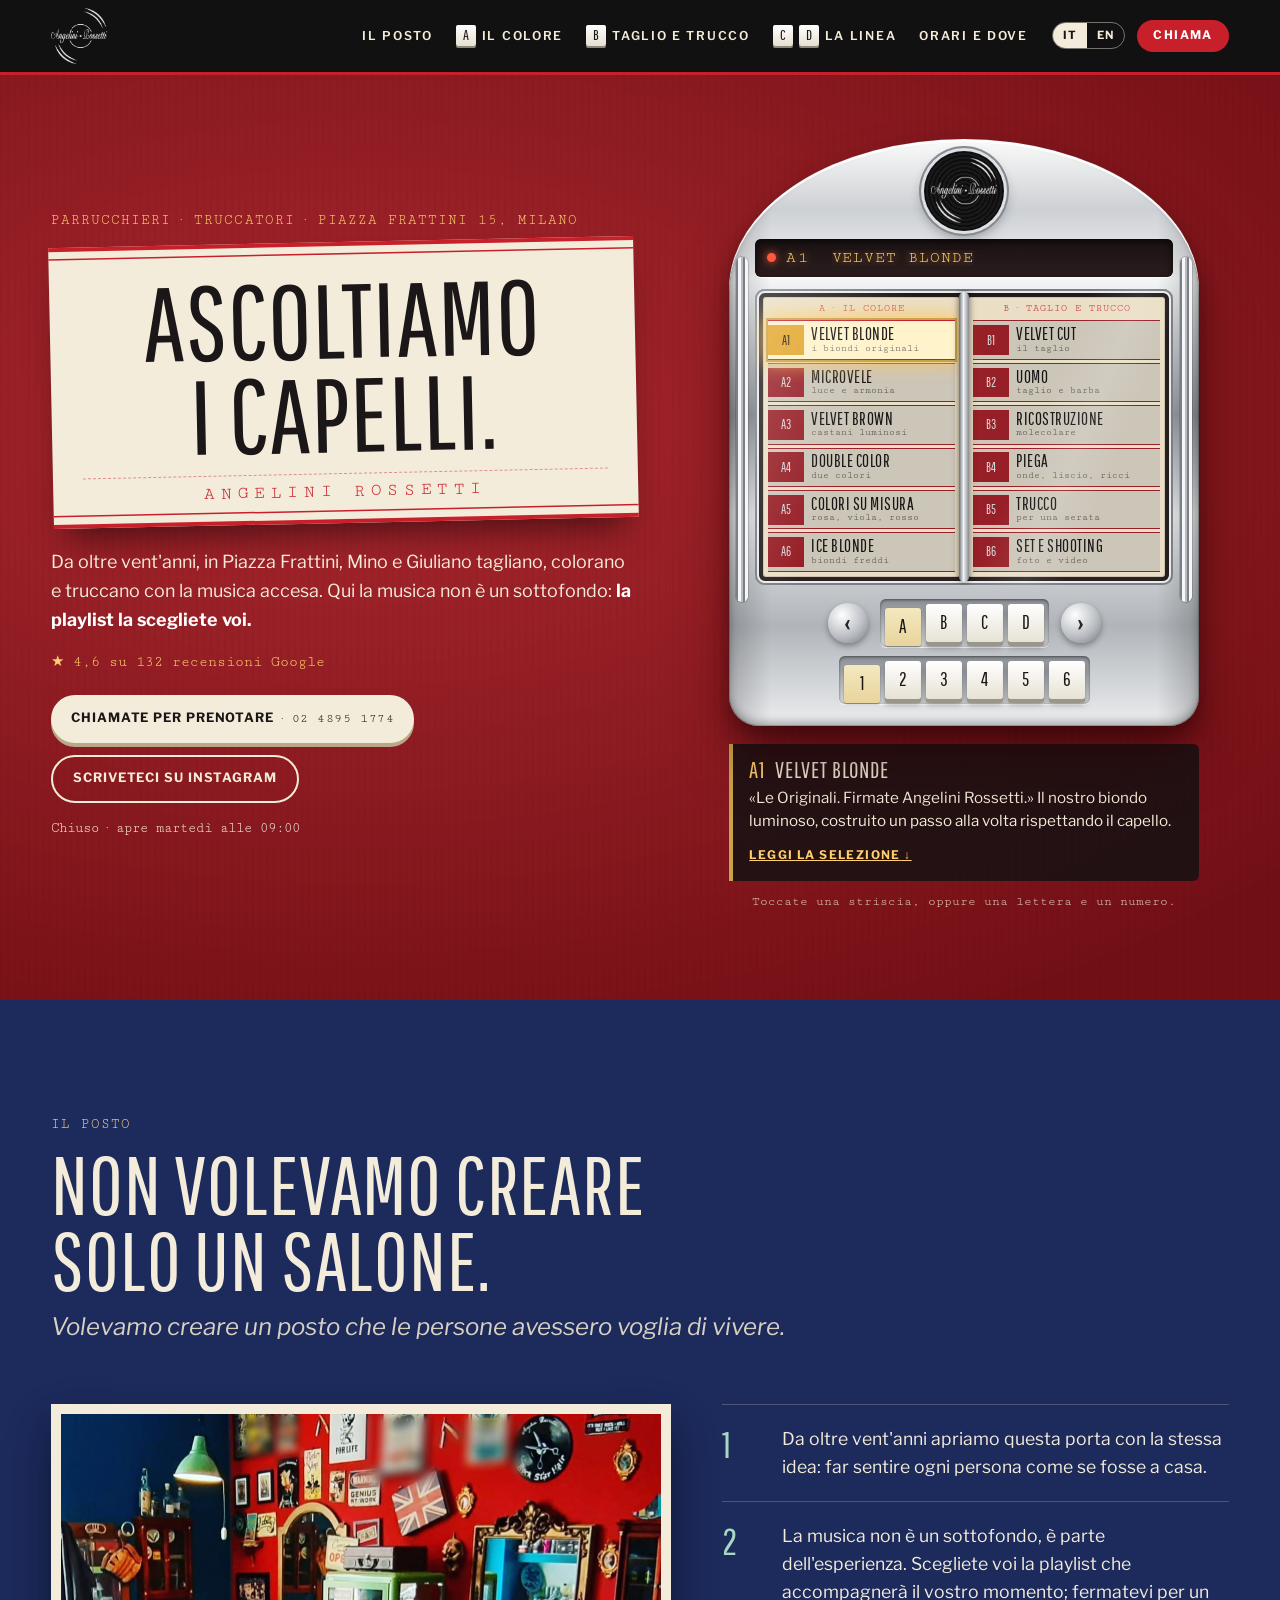
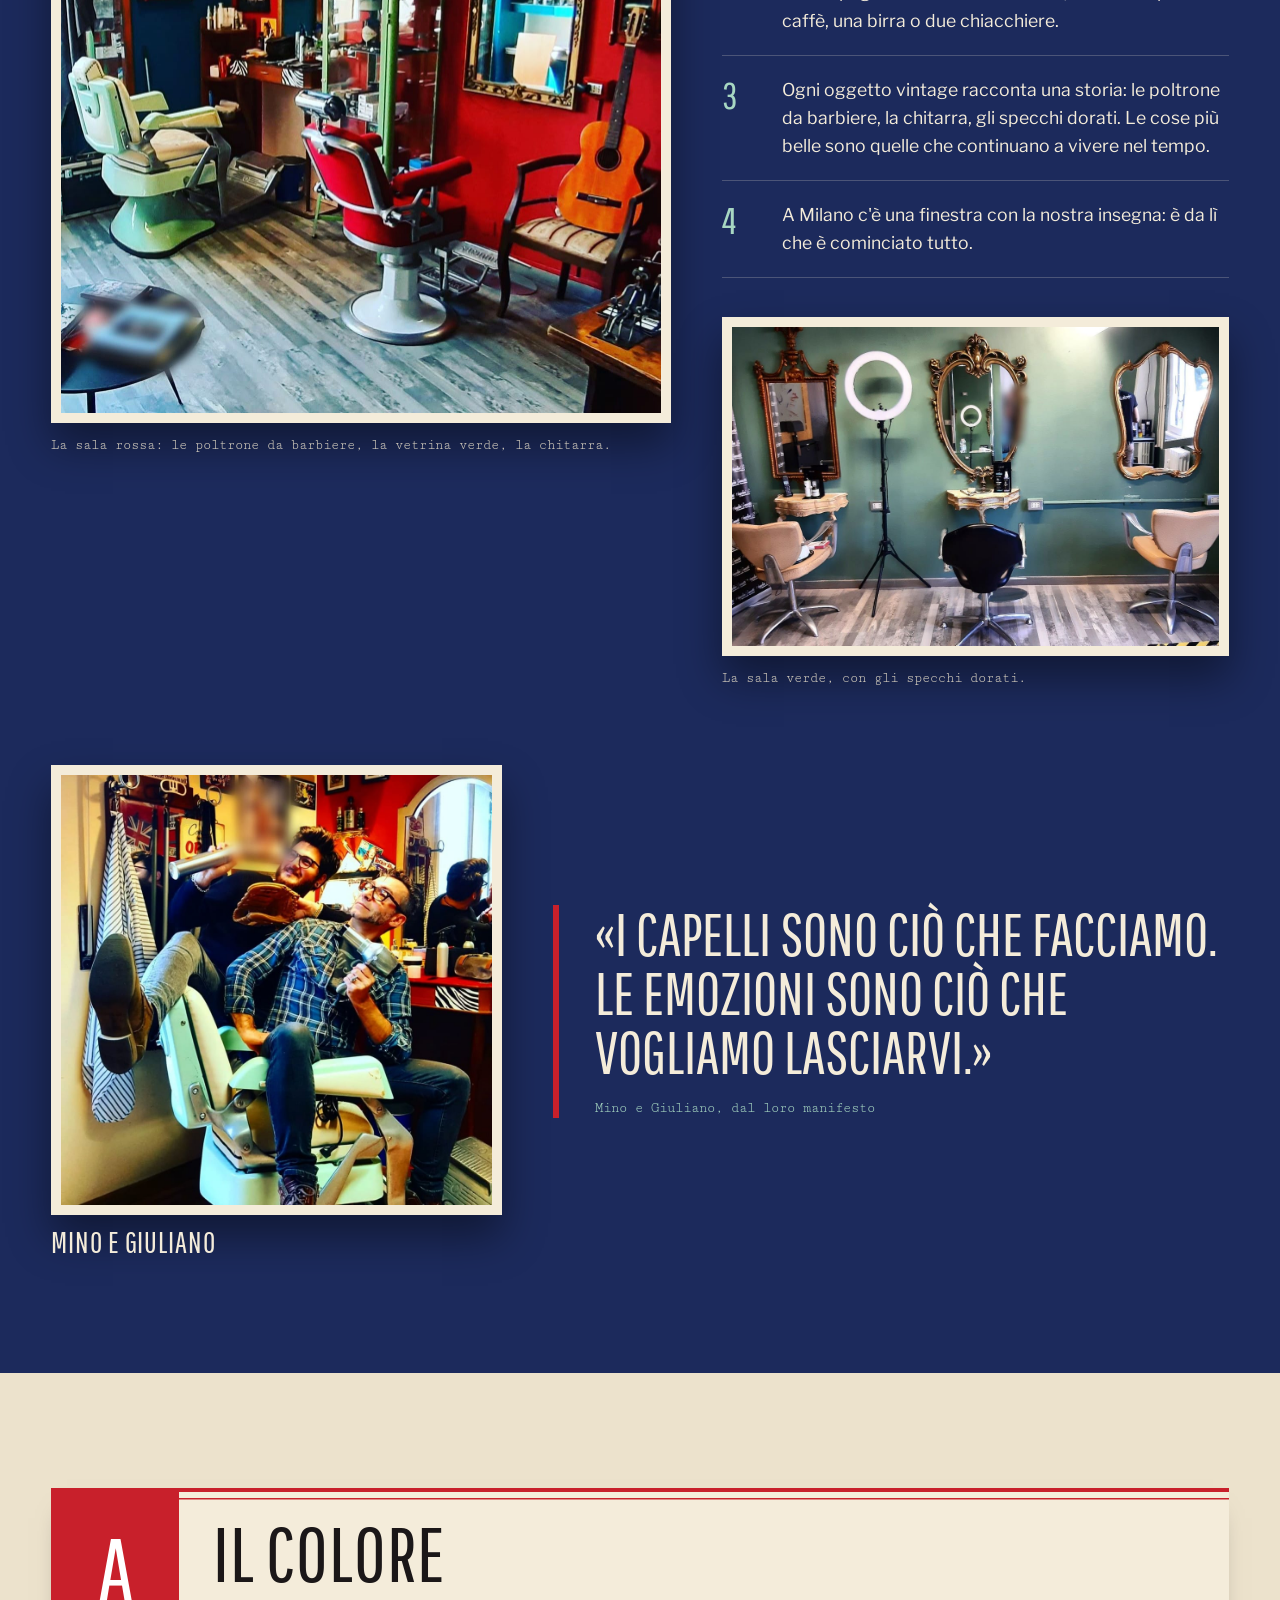
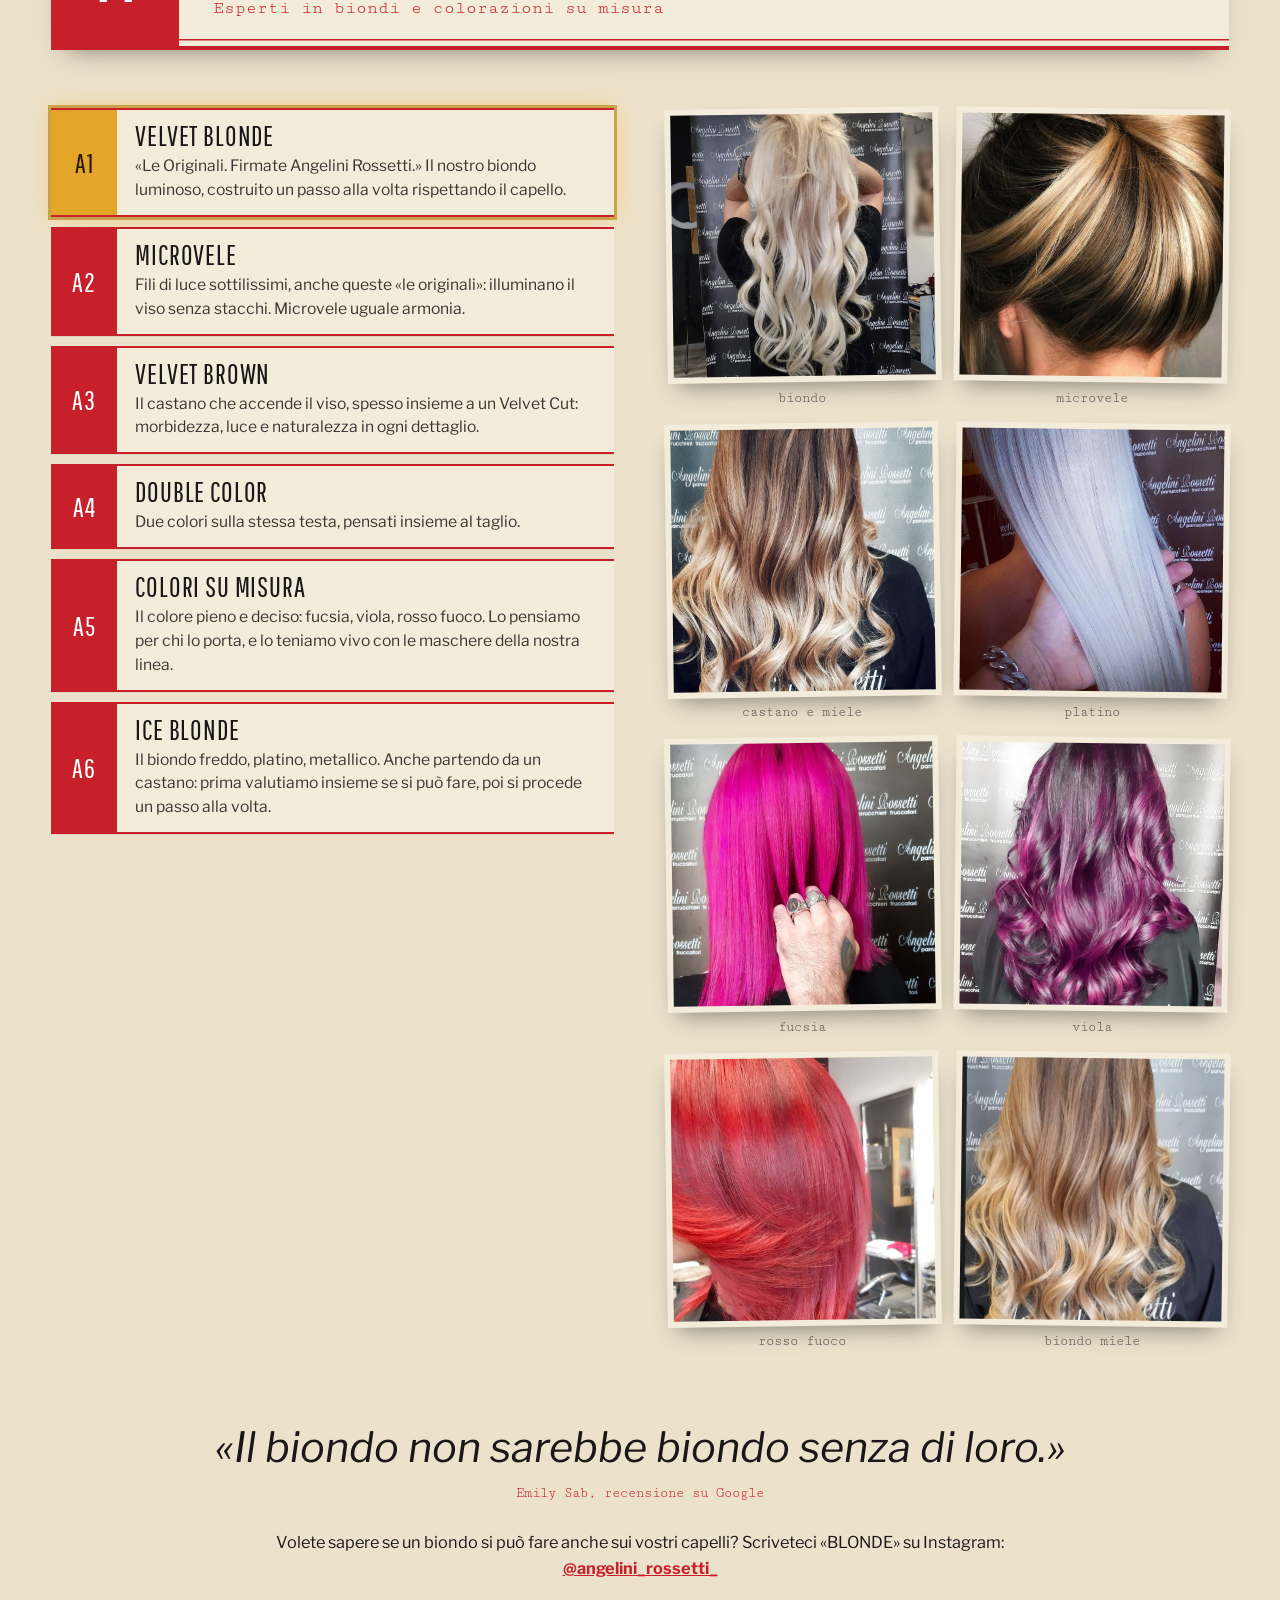
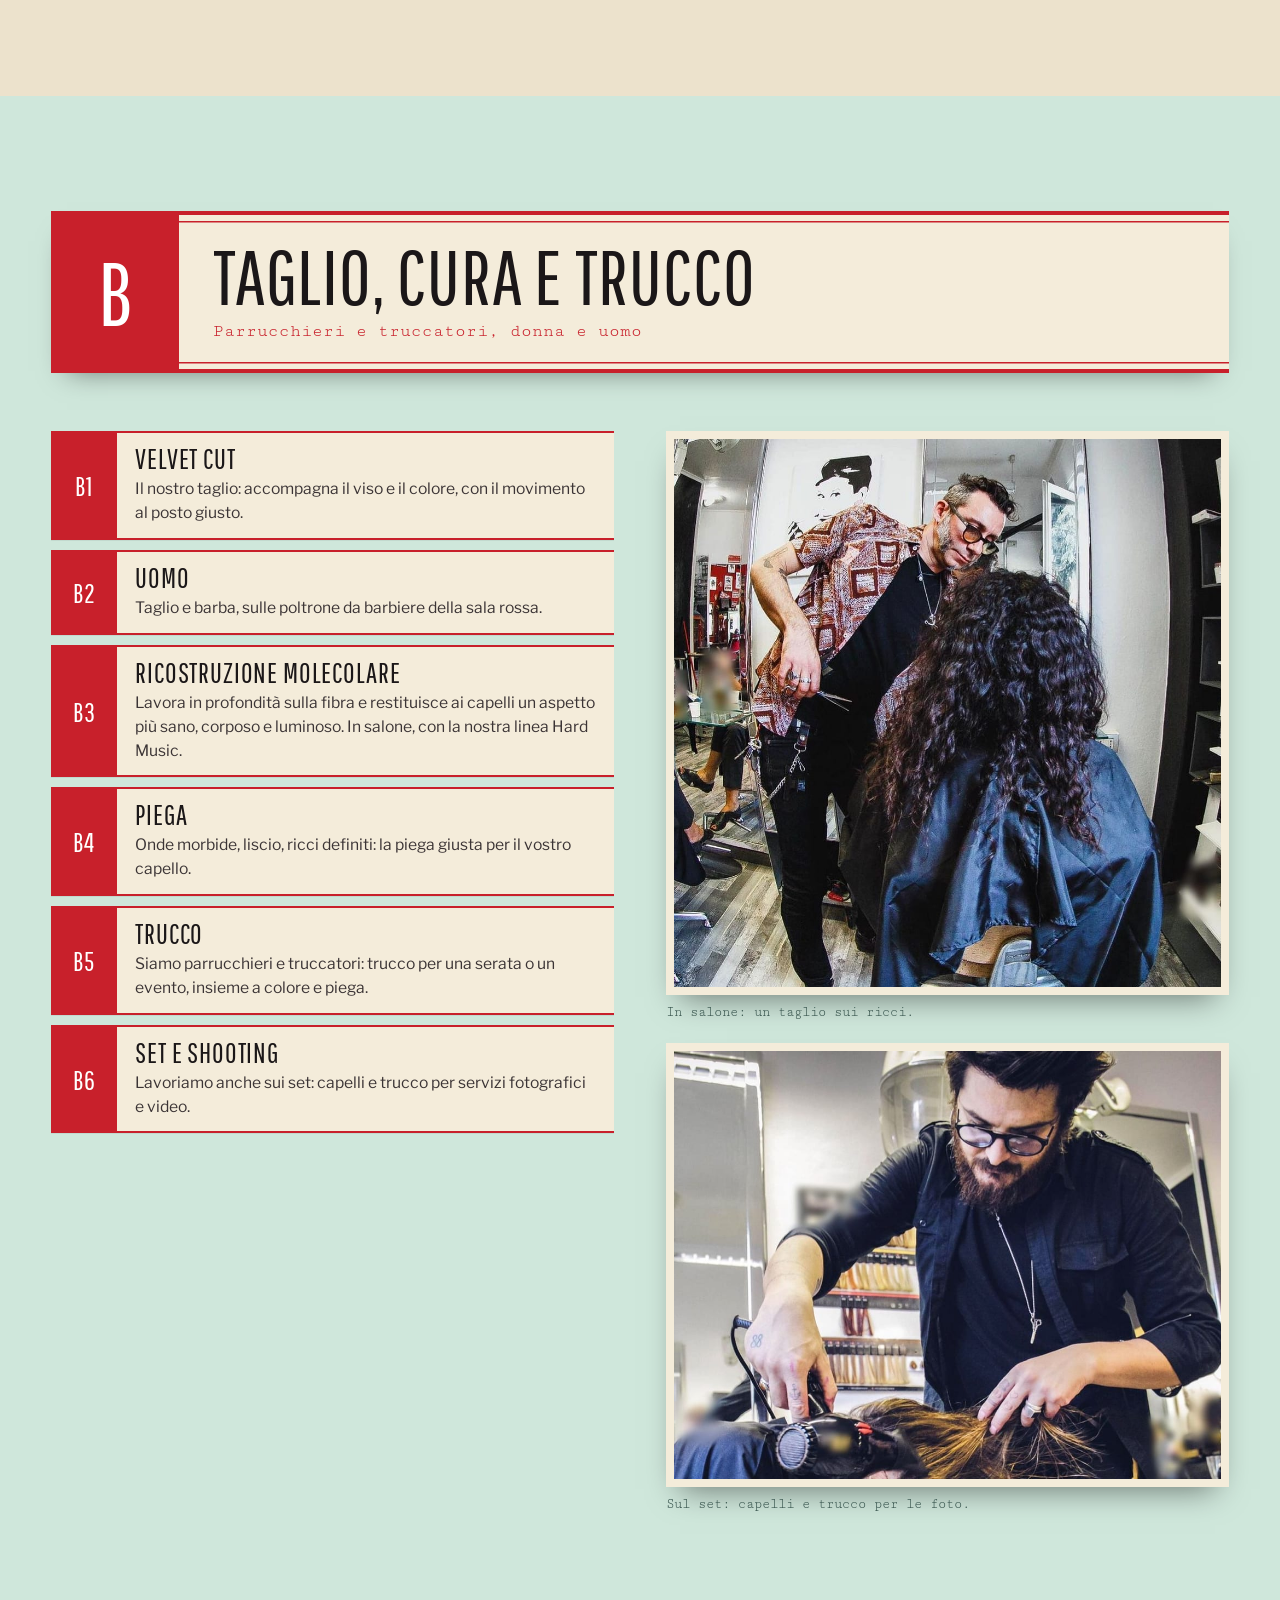
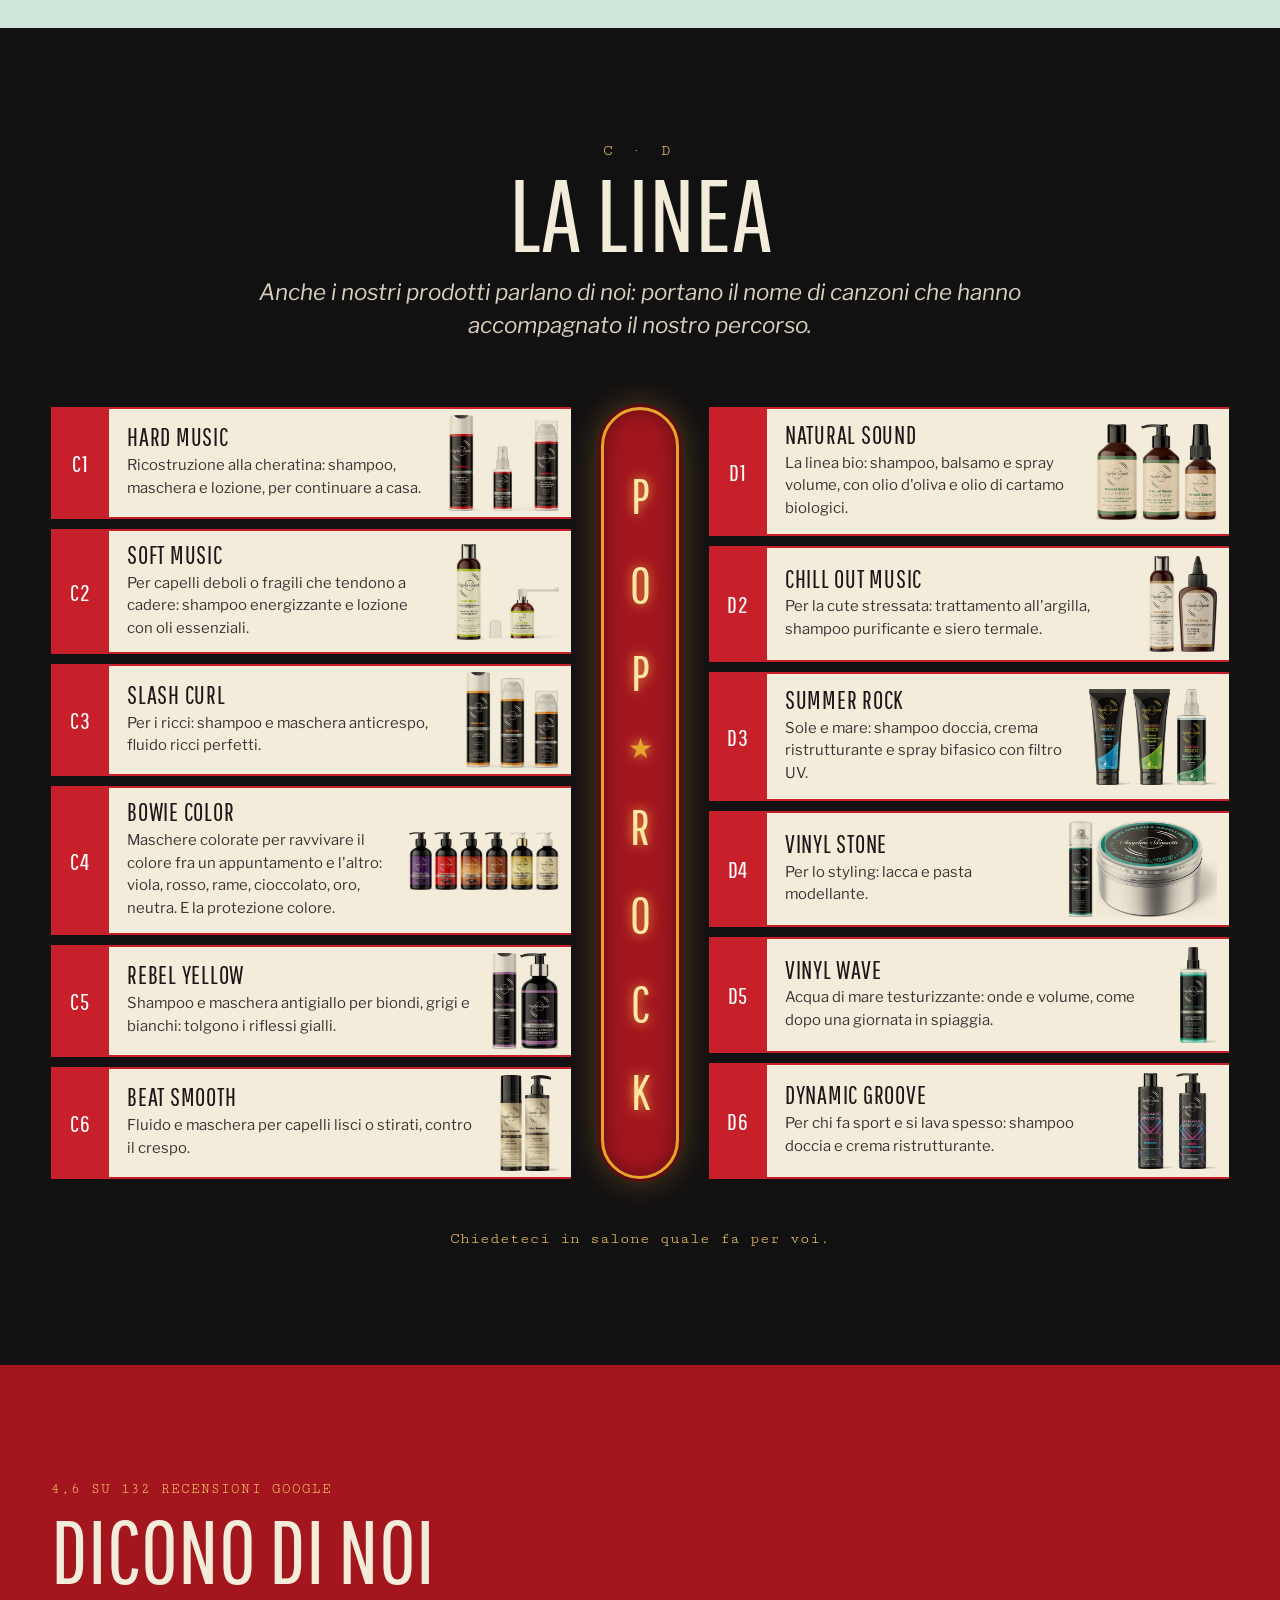
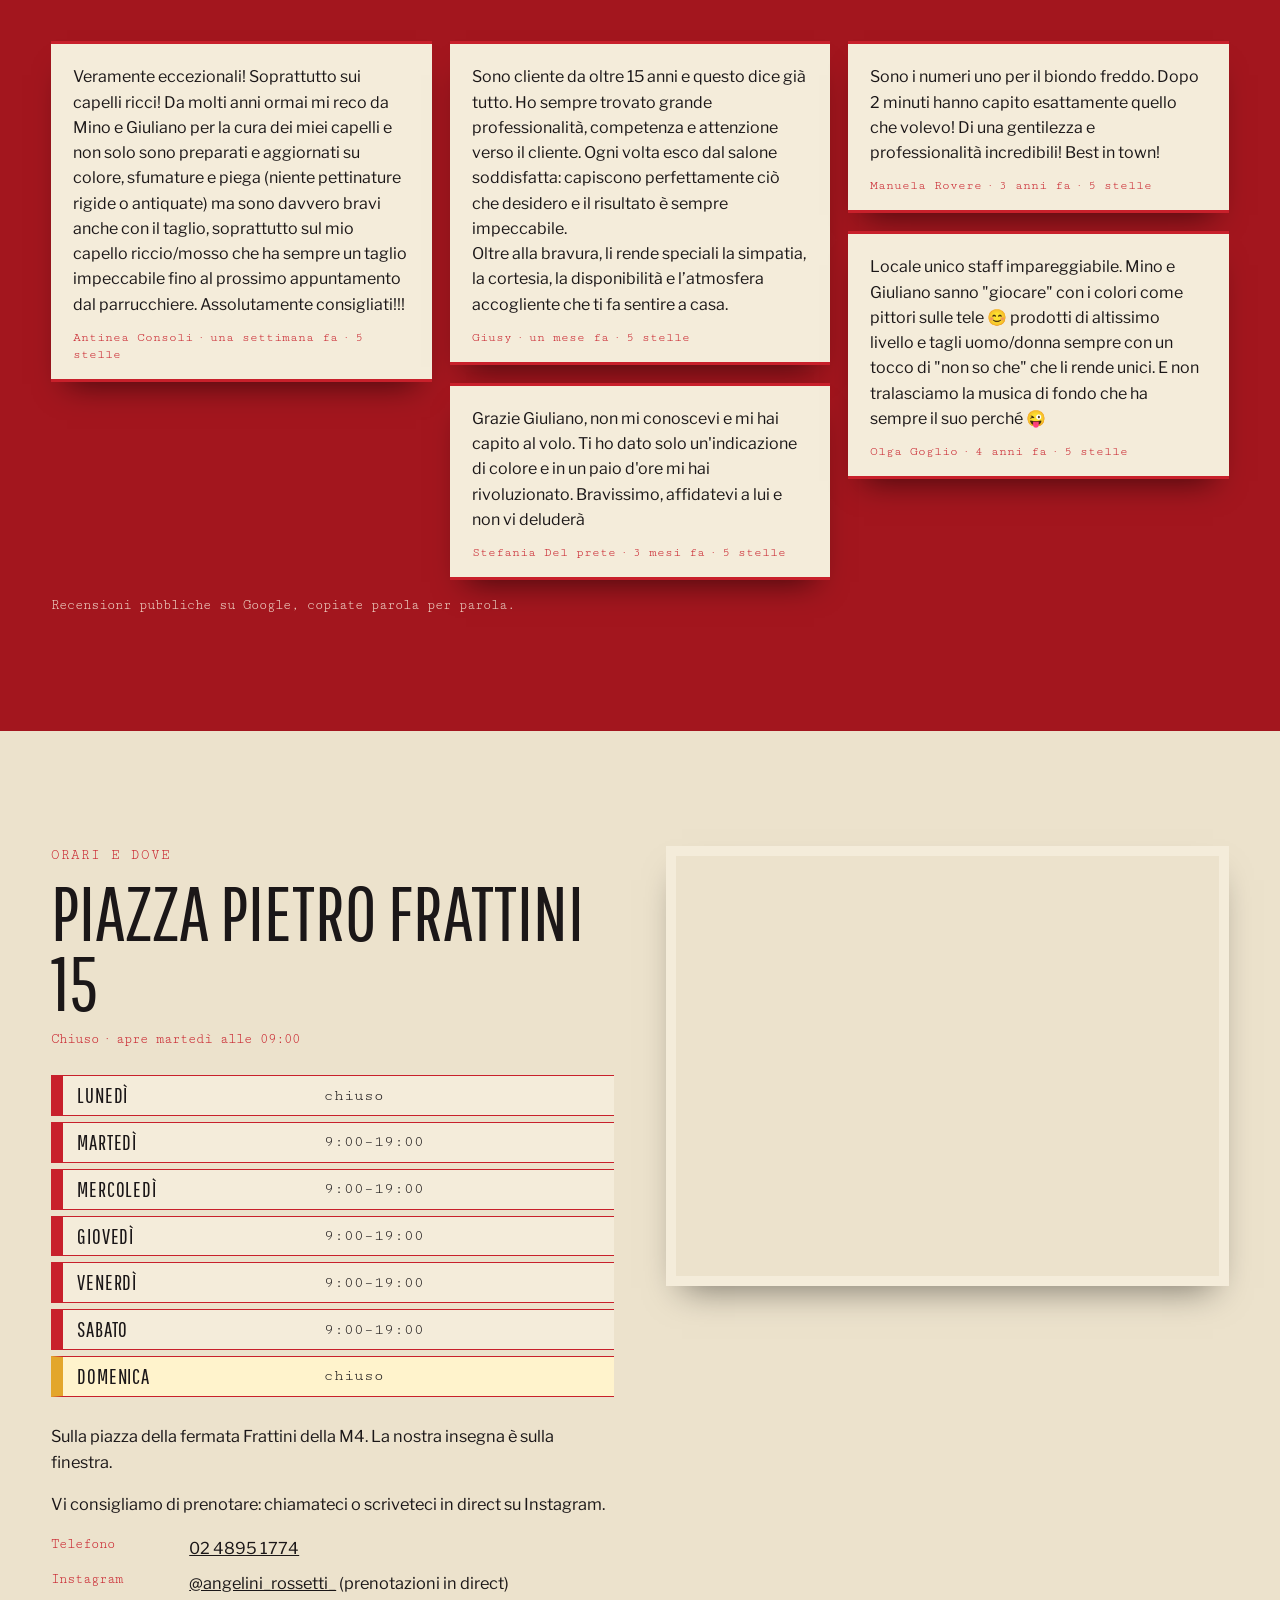
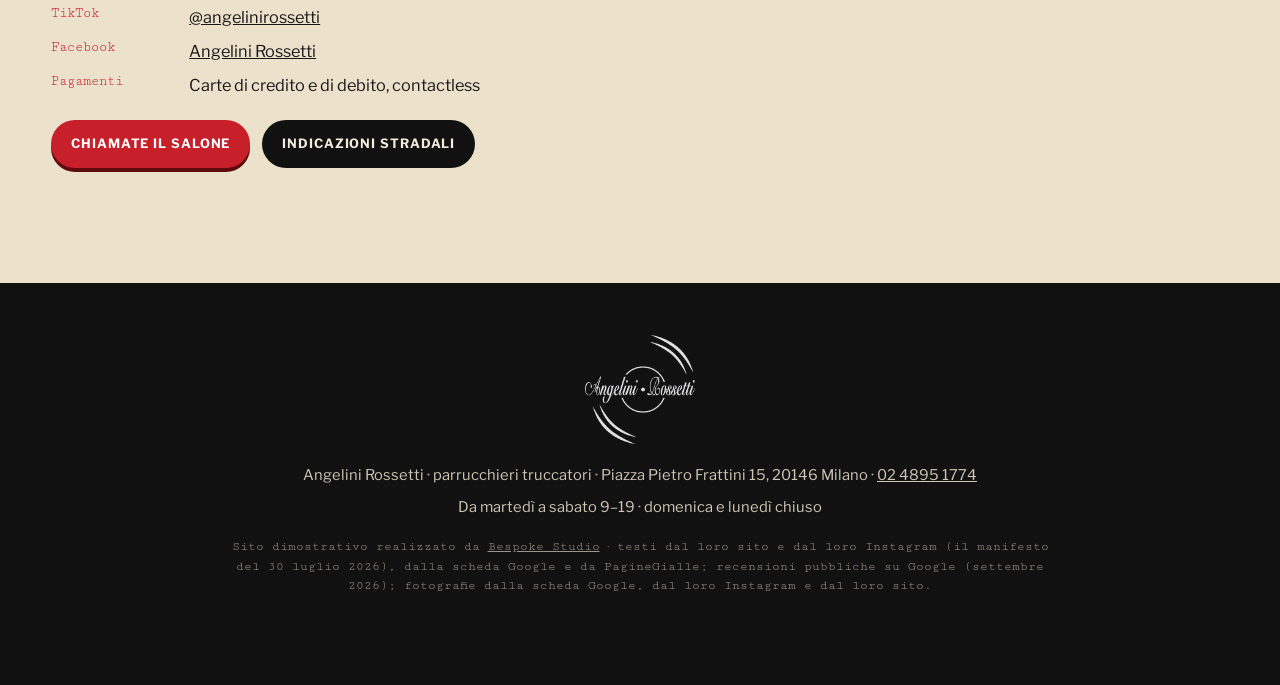
==== index.html @ e5f58ed4 "Angelini Rossetti, Piazza Pietro Frattini 15 (#208) Il juke-box del salone: ogni servizio e ogni pro" ====
<!DOCTYPE html>
<html lang="it" class="no-js">
<head>
<meta charset="utf-8">
<meta name="viewport" content="width=device-width, initial-scale=1">
<script>document.documentElement.classList.remove('no-js')</script>
<title>Angelini Rossetti — parrucchieri e truccatori in Piazza Frattini 15, Milano</title>
<meta name="description" content="Angelini Rossetti, parrucchieri e truccatori in Piazza Pietro Frattini 15 a Milano: biondi e colorazioni su misura (Velvet Blonde, Microvele), taglio donna e uomo, ricostruzione, trucco, e la loro linea di prodotti coi nomi del rock. Da martedì a sabato 9–19, 02 4895 1774.">
<link rel="canonical" href="https://rotenzark.github.io/angelini-rossetti/">
<meta property="og:type" content="website">
<meta property="og:title" content="Angelini Rossetti — ascoltiamo i capelli">
<meta property="og:description" content="Parrucchieri e truccatori in Piazza Frattini 15, Milano. Biondi e colorazioni su misura; la loro linea porta il nome di canzoni.">
<meta property="og:image" content="https://rotenzark.github.io/angelini-rossetti/img/og.jpg">
<meta property="og:url" content="https://rotenzark.github.io/angelini-rossetti/">
<meta property="og:locale" content="it_IT">
<meta name="twitter:card" content="summary_large_image">
<meta name="theme-color" content="#A3161E">
<link rel="icon" href="img/favicon.svg" type="image/svg+xml">
<link rel="icon" href="img/favicon-32.png" sizes="32x32" type="image/png">
<link rel="apple-touch-icon" href="img/apple-touch-icon.png">
<link rel="preconnect" href="https://fonts.googleapis.com">
<link rel="preconnect" href="https://fonts.gstatic.com" crossorigin>
<link href="https://fonts.googleapis.com/css2?family=Cutive+Mono&family=Libre+Franklin:ital,wght@0,400;0,500;0,600;0,700;0,800;1,400&family=Pathway+Gothic+One&display=swap" rel="stylesheet">
<link rel="stylesheet" href="css/styles.css?v=1">
<script src="https://cdn.jsdelivr.net/npm/gsap@3.12.5/dist/gsap.min.js" defer></script>
<script src="https://cdn.jsdelivr.net/npm/gsap@3.12.5/dist/ScrollTrigger.min.js" defer></script>
<script src="js/main.js?v=1" defer></script>
<script type="application/ld+json">
{"@context":"https://schema.org","@type":"HairSalon","name":"Angelini Rossetti","alternateName":"Angelini Rossetti Parrucchieri Truccatori","description":"Parrucchieri e truccatori: biondi e colorazioni su misura, taglio donna e uomo, ricostruzione, trucco; una linea di prodotti propria coi nomi di canzoni","image":"https://rotenzark.github.io/angelini-rossetti/img/og.jpg","logo":"https://rotenzark.github.io/angelini-rossetti/img/logo-nero.png","url":"https://rotenzark.github.io/angelini-rossetti/","telephone":"+390248951774","sameAs":["https://www.instagram.com/angelini_rossetti_/","https://www.tiktok.com/@angelinirossetti","https://www.facebook.com/parrucchieritruccatori/"],"paymentAccepted":"Carte di credito, carte di debito, pagamenti contactless","currenciesAccepted":"EUR","address":{"@type":"PostalAddress","streetAddress":"Piazza Pietro Frattini 15","postalCode":"20146","addressLocality":"Milano","addressRegion":"MI","addressCountry":"IT"},"geo":{"@type":"GeoCoordinates","latitude":45.4511858,"longitude":9.1424013},"openingHoursSpecification":[{"@type":"OpeningHoursSpecification","dayOfWeek":["Tuesday","Wednesday","Thursday","Friday","Saturday"],"opens":"09:00","closes":"19:00"}]}
</script>
<script type="application/ld+json">
{"@context":"https://schema.org","@type":"FAQPage","mainEntity":[
{"@type":"Question","name":"Come si prenota?","acceptedAnswer":{"@type":"Answer","text":"Chiamateci allo 02 4895 1774 oppure scriveteci in direct su Instagram (@angelini_rossetti_). Vi consigliamo di prenotare."}},
{"@type":"Question","name":"Quando siete aperti?","acceptedAnswer":{"@type":"Answer","text":"Da martedì a sabato, dalle 9 alle 19. Domenica e lunedì siamo chiusi."}},
{"@type":"Question","name":"Dove siete?","acceptedAnswer":{"@type":"Answer","text":"In Piazza Pietro Frattini 15, a Milano: sulla piazza c'è la fermata Frattini della M4."}},
{"@type":"Question","name":"Fate anche il taglio uomo?","acceptedAnswer":{"@type":"Answer","text":"Sì: taglio e barba, sulle nostre poltrone da barbiere."}},
{"@type":"Question","name":"Fate anche il trucco?","acceptedAnswer":{"@type":"Answer","text":"Sì, siamo parrucchieri e truccatori: trucco per una serata o un evento, e capelli e trucco per foto e video."}},
{"@type":"Question","name":"Che cos'è la vostra linea di prodotti?","acceptedAnswer":{"@type":"Answer","text":"È la nostra linea per la cura dei capelli: ogni prodotto porta il nome di una canzone, da Hard Music (ricostruzione alla cheratina) a Slash Curl (ricci) e Rebel Yellow (antigiallo). Chiedeteci in salone quale fa per voi."}}
]}
</script>
</head>
<body>

<div id="intro" class="intro" aria-hidden="true">
  <div class="intro__in">
    <img class="intro__logo" src="img/logo-bianco.png" alt="" width="720" height="715">
    <p class="intro__cosa" data-i18n="i.cosa">Parrucchieri · Truccatori · Piazza Frattini 15</p>
  </div>
  <button class="intro__salta" id="introSkip" type="button" data-i18n="i.skip">Salta</button>
</div>

<header class="testata">
  <a class="testata__logo" href="#apertura" aria-label="Angelini Rossetti, torna all'inizio" data-i18n-aria="m.top"><img src="img/logo-bianco.png" alt="" width="720" height="715"></a>
  <nav id="mainNav" class="testata__nav" aria-label="Sezioni" data-i18n-aria="m.nav">
    <a href="#posto" data-i18n="n.posto">Il posto</a>
    <a href="#colore"><span class="tastino" aria-hidden="true">A</span><span data-i18n="n.a">Il colore</span></a>
    <a href="#taglio"><span class="tastino" aria-hidden="true">B</span><span data-i18n="n.b">Taglio e trucco</span></a>
    <a href="#linea"><span class="tastino" aria-hidden="true">C</span><span class="tastino" aria-hidden="true">D</span><span data-i18n="n.c">La linea</span></a>
    <a href="#dove" data-i18n="n.dove">Orari e dove</a>
  </nav>
  <div class="testata__destra">
    <div class="lingue" role="group" aria-label="Lingua" data-i18n-aria="m.lingua">
      <button type="button" data-lang="it" aria-pressed="true">IT</button><button type="button" data-lang="en" aria-pressed="false">EN</button>
    </div>
    <a class="testata__chiama" href="tel:+390248951774" data-i18n="n.chiama">Chiama</a>
    <button id="burger" type="button" aria-label="Apri il menu" aria-controls="mainNav" aria-expanded="false" data-i18n-aria="m.menu"><span></span><span></span><span></span></button>
  </div>
</header>

<main>

  <section id="apertura" class="apertura" aria-labelledby="titolo">
    <div class="apertura__testo">
      <p class="eti eti--chiara" data-i18n="h.eti">Parrucchieri · Truccatori · Piazza Frattini 15, Milano</p>
      <div class="grande-striscia">
        <h1 id="titolo" class="grande-striscia__t" data-i18n="h.t">Ascoltiamo i&nbsp;capelli.</h1>
        <p class="grande-striscia__s">Angelini Rossetti</p>
      </div>
      <p class="apertura__p" data-i18n="h.p">Da oltre vent'anni, in Piazza Frattini, Mino e Giuliano tagliano, colorano e truccano con la musica accesa. Qui la musica non è un sottofondo: <strong>la playlist la scegliete voi.</strong></p>
      <p class="apertura__voto"><span class="apertura__stella" aria-hidden="true">★</span> <span data-i18n="h.voto">4,6 su 132 recensioni Google</span></p>
      <div class="azioni">
        <a class="btn btn--crema btn--doppio" href="tel:+390248951774"><span data-i18n="h.chiama">Chiamate per prenotare</span><span class="btn__num">02&nbsp;4895&nbsp;1774</span></a>
        <a class="btn btn--linea" href="https://www.instagram.com/angelini_rossetti_/" target="_blank" rel="noopener" data-i18n="h.ig">Scriveteci su Instagram</a>
      </div>
      <p class="stato"><span id="orarioStato" aria-live="polite"></span></p>
    </div>

    <div class="juke" id="juke">
      <div class="juke__corpo">
        <div class="juke__cresta" aria-hidden="true"><img src="img/logo-bianco.png" alt="" width="720" height="715"></div>
        <p class="juke__display" aria-live="polite"><span class="juke__led" aria-hidden="true"></span><span class="juke__sel" id="jukeSel">A1</span><span class="juke__nome" id="jukeNome">Velvet Blonde</span></p>
        <div class="juke__finestra ha-selezione" id="jukeFinestra">
          <div class="juke__pagina juke__pagina--sx is-su" data-lettera="A">
            <p class="juke__testapag" data-i18n="j.pa">A · Il colore</p>
            <button class="striscia is-accesa" type="button" data-sel="A1" aria-pressed="true"><span class="striscia__cod">A1</span><span class="striscia__t">Velvet Blonde</span><span class="striscia__s" data-i18n="s.A1">i biondi originali</span></button>
            <button class="striscia" type="button" data-sel="A2" aria-pressed="false"><span class="striscia__cod">A2</span><span class="striscia__t">Microvele</span><span class="striscia__s" data-i18n="s.A2">luce e armonia</span></button>
            <button class="striscia" type="button" data-sel="A3" aria-pressed="false"><span class="striscia__cod">A3</span><span class="striscia__t">Velvet Brown</span><span class="striscia__s" data-i18n="s.A3">castani luminosi</span></button>
            <button class="striscia" type="button" data-sel="A4" aria-pressed="false"><span class="striscia__cod">A4</span><span class="striscia__t">Double Color</span><span class="striscia__s" data-i18n="s.A4">due colori</span></button>
            <button class="striscia" type="button" data-sel="A5" aria-pressed="false"><span class="striscia__cod">A5</span><span class="striscia__t" data-i18n="t.A5">Colori su misura</span><span class="striscia__s" data-i18n="s.A5">rosa, viola, rosso</span></button>
            <button class="striscia" type="button" data-sel="A6" aria-pressed="false"><span class="striscia__cod">A6</span><span class="striscia__t">Ice Blonde</span><span class="striscia__s" data-i18n="s.A6">biondi freddi</span></button>
          </div>
          <div class="juke__pagina juke__pagina--dx is-su" data-lettera="B">
            <p class="juke__testapag" data-i18n="j.pb">B · Taglio e trucco</p>
            <button class="striscia" type="button" data-sel="B1" aria-pressed="false"><span class="striscia__cod">B1</span><span class="striscia__t">Velvet Cut</span><span class="striscia__s" data-i18n="s.B1">il taglio</span></button>
            <button class="striscia" type="button" data-sel="B2" aria-pressed="false"><span class="striscia__cod">B2</span><span class="striscia__t" data-i18n="t.B2">Uomo</span><span class="striscia__s" data-i18n="s.B2">taglio e barba</span></button>
            <button class="striscia" type="button" data-sel="B3" aria-pressed="false"><span class="striscia__cod">B3</span><span class="striscia__t" data-i18n="t.B3">Ricostruzione</span><span class="striscia__s" data-i18n="s.B3">molecolare</span></button>
            <button class="striscia" type="button" data-sel="B4" aria-pressed="false"><span class="striscia__cod">B4</span><span class="striscia__t" data-i18n="t.B4">Piega</span><span class="striscia__s" data-i18n="s.B4">onde, liscio, ricci</span></button>
            <button class="striscia" type="button" data-sel="B5" aria-pressed="false"><span class="striscia__cod">B5</span><span class="striscia__t" data-i18n="t.B5">Trucco</span><span class="striscia__s" data-i18n="s.B5">per una serata</span></button>
            <button class="striscia" type="button" data-sel="B6" aria-pressed="false"><span class="striscia__cod">B6</span><span class="striscia__t" data-i18n="t.B6">Set e shooting</span><span class="striscia__s" data-i18n="s.B6">foto e video</span></button>
          </div>
          <div class="juke__pagina juke__pagina--sx" data-lettera="C">
            <p class="juke__testapag" data-i18n="j.pc">C · La linea</p>
            <button class="striscia" type="button" data-sel="C1" aria-pressed="false"><span class="striscia__cod">C1</span><span class="striscia__t">Hard Music</span><span class="striscia__s" data-i18n="s.C1">ricostruzione</span></button>
            <button class="striscia" type="button" data-sel="C2" aria-pressed="false"><span class="striscia__cod">C2</span><span class="striscia__t">Soft Music</span><span class="striscia__s" data-i18n="s.C2">capelli fragili</span></button>
            <button class="striscia" type="button" data-sel="C3" aria-pressed="false"><span class="striscia__cod">C3</span><span class="striscia__t">Slash Curl</span><span class="striscia__s" data-i18n="s.C3">ricci</span></button>
            <button class="striscia" type="button" data-sel="C4" aria-pressed="false"><span class="striscia__cod">C4</span><span class="striscia__t">Bowie Color</span><span class="striscia__s" data-i18n="s.C4">maschere colore</span></button>
            <button class="striscia" type="button" data-sel="C5" aria-pressed="false"><span class="striscia__cod">C5</span><span class="striscia__t">Rebel Yellow</span><span class="striscia__s" data-i18n="s.C5">antigiallo</span></button>
            <button class="striscia" type="button" data-sel="C6" aria-pressed="false"><span class="striscia__cod">C6</span><span class="striscia__t">Beat Smooth</span><span class="striscia__s" data-i18n="s.C6">liscio</span></button>
          </div>
          <div class="juke__pagina juke__pagina--dx" data-lettera="D">
            <p class="juke__testapag" data-i18n="j.pd">D · La linea</p>
            <button class="striscia" type="button" data-sel="D1" aria-pressed="false"><span class="striscia__cod">D1</span><span class="striscia__t">Natural Sound</span><span class="striscia__s" data-i18n="s.D1">linea bio</span></button>
            <button class="striscia" type="button" data-sel="D2" aria-pressed="false"><span class="striscia__cod">D2</span><span class="striscia__t">Chill Out Music</span><span class="striscia__s" data-i18n="s.D2">cute</span></button>
            <button class="striscia" type="button" data-sel="D3" aria-pressed="false"><span class="striscia__cod">D3</span><span class="striscia__t">Summer Rock</span><span class="striscia__s" data-i18n="s.D3">sole e mare</span></button>
            <button class="striscia" type="button" data-sel="D4" aria-pressed="false"><span class="striscia__cod">D4</span><span class="striscia__t">Vinyl Stone</span><span class="striscia__s" data-i18n="s.D4">styling</span></button>
            <button class="striscia" type="button" data-sel="D5" aria-pressed="false"><span class="striscia__cod">D5</span><span class="striscia__t">Vinyl Wave</span><span class="striscia__s" data-i18n="s.D5">acqua di mare</span></button>
            <button class="striscia" type="button" data-sel="D6" aria-pressed="false"><span class="striscia__cod">D6</span><span class="striscia__t">Dynamic Groove</span><span class="striscia__s" data-i18n="s.D6">per chi fa sport</span></button>
          </div>
          <span class="juke__dorso" aria-hidden="true"></span>
        </div>
        <div class="juke__pulsantiera">
          <div class="juke__riga">
            <button class="juke__freccia" type="button" id="jukePrec" aria-label="Volta pagina all'indietro" data-i18n-aria="m.prec"><span aria-hidden="true">‹</span></button>
            <div class="juke__tasti" role="group" aria-label="Lettere" data-i18n-aria="m.lettere">
              <button class="tasto is-giu" type="button" data-lettera="A" aria-pressed="true">A</button><button class="tasto" type="button" data-lettera="B" aria-pressed="false">B</button><button class="tasto" type="button" data-lettera="C" aria-pressed="false">C</button><button class="tasto" type="button" data-lettera="D" aria-pressed="false">D</button>
            </div>
            <button class="juke__freccia" type="button" id="jukeSucc" aria-label="Volta pagina in avanti" data-i18n-aria="m.succ"><span aria-hidden="true">›</span></button>
          </div>
          <div class="juke__tasti juke__tasti--numeri" role="group" aria-label="Numeri" data-i18n-aria="m.numeri">
            <button class="tasto is-giu" type="button" data-numero="1" aria-pressed="true">1</button><button class="tasto" type="button" data-numero="2" aria-pressed="false">2</button><button class="tasto" type="button" data-numero="3" aria-pressed="false">3</button><button class="tasto" type="button" data-numero="4" aria-pressed="false">4</button><button class="tasto" type="button" data-numero="5" aria-pressed="false">5</button><button class="tasto" type="button" data-numero="6" aria-pressed="false">6</button>
          </div>
        </div>
      </div>
      <div class="juke__scheda" id="jukeScheda">
        <p class="juke__scheda-t"><span class="juke__scheda-sel" id="schedaSel">A1</span> <span id="schedaNome">Velvet Blonde</span></p>
        <p class="juke__scheda-d" id="schedaD">«Le Originali. Firmate Angelini Rossetti.» Il nostro biondo luminoso, costruito un passo alla volta rispettando il capello.</p>
        <a class="juke__vai" id="schedaVai" href="#sel-A1" data-i18n="j.vai">Leggi la selezione</a>
      </div>
      <p class="juke__istr" data-i18n="j.istr">Toccate una striscia, oppure una lettera e un numero.</p>
    </div>
  </section>

  <section id="posto" class="posto" aria-labelledby="postoTitolo">
    <div class="posto__testa">
      <p class="eti eti--chiara" data-i18n="p.eti">Il posto</p>
      <h2 id="postoTitolo" class="posto__t" data-i18n="p.t">Non volevamo creare solo un salone.</h2>
      <p class="posto__s" data-i18n="p.s">Volevamo creare un posto che le persone avessero voglia di vivere.</p>
    </div>
    <div class="posto__griglia">
      <figure class="posto__grande reveal">
        <button type="button" class="foto-btn" data-full="img/sala.jpg"><img src="img/sala.jpg" alt="La sala rossa e blu: poltrone da barbiere verde menta e rossa, la vetrina verde, la chitarra, la bandiera inglese e l'orologio-disco «Rock Star Hair»" data-i18n-alt="f.sala" width="1200" height="1200"></button>
        <figcaption data-i18n="p.cap1">La sala rossa: le poltrone da barbiere, la vetrina verde, la chitarra.</figcaption>
      </figure>
      <div class="posto__destra">
      <div class="posto__righe">
        <div class="posto__riga reveal"><p class="posto__n" aria-hidden="true">1</p><p data-i18n="p.r1">Da oltre vent'anni apriamo questa porta con la stessa idea: far sentire ogni persona come se fosse a casa.</p></div>
        <div class="posto__riga reveal"><p class="posto__n" aria-hidden="true">2</p><p data-i18n="p.r2">La musica non è un sottofondo, è parte dell'esperienza. Scegliete voi la playlist che accompagnerà il vostro momento; fermatevi per un caffè, una birra o due chiacchiere.</p></div>
        <div class="posto__riga reveal"><p class="posto__n" aria-hidden="true">3</p><p data-i18n="p.r3">Ogni oggetto vintage racconta una storia: le poltrone da barbiere, la chitarra, gli specchi dorati. Le cose più belle sono quelle che continuano a vivere nel tempo.</p></div>
        <div class="posto__riga reveal"><p class="posto__n" aria-hidden="true">4</p><p data-i18n="p.r4">A Milano c'è una finestra con la nostra insegna: è da lì che è cominciato tutto.</p></div>
      </div>
      <figure class="posto__verde reveal">
        <button type="button" class="foto-btn" data-full="img/sala-verde.jpg"><img src="img/sala-verde.jpg" alt="La sala verde: tre specchi con la cornice dorata, la ring light e le poltrone" data-i18n-alt="f.verde" width="1200" height="786"></button>
        <figcaption data-i18n="p.cap2">La sala verde, con gli specchi dorati.</figcaption>
      </figure>
      </div>
    </div>
    <div class="posto__coppia">
      <figure class="posto__mg reveal">
        <button type="button" class="foto-btn" data-full="img/mino-giuliano.jpg"><img src="img/mino-giuliano.jpg" alt="Mino e Giuliano sulla poltrona da barbiere verde menta: uno con la bomboletta di lacca, l'altro col phon cromato" data-i18n-alt="f.mg" width="1000" height="1000"></button>
        <figcaption data-i18n="p.mg">Mino e Giuliano</figcaption>
      </figure>
      <blockquote class="posto__frase reveal"><p data-i18n="p.mg2">«I capelli sono ciò che facciamo. Le emozioni sono ciò che vogliamo lasciarvi.»</p><footer data-i18n="p.mgf">Mino e Giuliano, dal loro manifesto</footer></blockquote>
    </div>
  </section>

  <section id="colore" class="pagina pagina--a" aria-labelledby="coloreTitolo">
    <div class="pagina__testa">
      <p class="pagina__lettera" aria-hidden="true">A</p>
      <div class="pagina__titoli">
        <h2 id="coloreTitolo" class="pagina__t" data-i18n="a.t">Il colore</h2>
        <p class="pagina__s" data-i18n="a.s">Esperti in biondi e colorazioni su misura</p>
      </div>
    </div>
    <div class="pagina__corpo">
      <ol class="rack">
        <li id="sel-A1" class="sel reveal"><span class="sel__cod">A1</span><div class="sel__testo"><h3 class="sel__t">Velvet Blonde</h3><p class="sel__d" data-i18n="d.A1">«Le Originali. Firmate Angelini Rossetti.» Il nostro biondo luminoso, costruito un passo alla volta rispettando il capello.</p></div></li>
        <li id="sel-A2" class="sel reveal"><span class="sel__cod">A2</span><div class="sel__testo"><h3 class="sel__t">Microvele</h3><p class="sel__d" data-i18n="d.A2">Fili di luce sottilissimi, anche queste «le originali»: illuminano il viso senza stacchi. Microvele uguale armonia.</p></div></li>
        <li id="sel-A3" class="sel reveal"><span class="sel__cod">A3</span><div class="sel__testo"><h3 class="sel__t">Velvet Brown</h3><p class="sel__d" data-i18n="d.A3">Il castano che accende il viso, spesso insieme a un Velvet Cut: morbidezza, luce e naturalezza in ogni dettaglio.</p></div></li>
        <li id="sel-A4" class="sel reveal"><span class="sel__cod">A4</span><div class="sel__testo"><h3 class="sel__t">Double Color</h3><p class="sel__d" data-i18n="d.A4">Due colori sulla stessa testa, pensati insieme al taglio.</p></div></li>
        <li id="sel-A5" class="sel reveal"><span class="sel__cod">A5</span><div class="sel__testo"><h3 class="sel__t" data-i18n="t.A5b">Colori su misura</h3><p class="sel__d" data-i18n="d.A5">Il colore pieno e deciso: fucsia, viola, rosso fuoco. Lo pensiamo per chi lo porta, e lo teniamo vivo con le maschere della nostra linea.</p></div></li>
        <li id="sel-A6" class="sel reveal"><span class="sel__cod">A6</span><div class="sel__testo"><h3 class="sel__t">Ice Blonde</h3><p class="sel__d" data-i18n="d.A6">Il biondo freddo, platino, metallico. Anche partendo da un castano: prima valutiamo insieme se si può fare, poi si procede un passo alla volta.</p></div></li>
      </ol>
      <div class="copertine">
        <figure class="copertina reveal"><button type="button" class="foto-btn" data-full="img/col-biondo.jpg"><img src="img/col-biondo.jpg" alt="Biondo chiarissimo, lungo e mosso, di spalle davanti al fondale col logo" data-i18n-alt="f.biondo" width="800" height="800"></button><figcaption data-i18n="c.biondo">biondo</figcaption></figure>
        <figure class="copertina reveal"><button type="button" class="foto-btn" data-full="img/col-microvele.jpg"><img src="img/col-microvele.jpg" alt="Raccolto sulla nuca: base castana con sottili fili biondi" data-i18n-alt="f.microvele" width="800" height="800"></button><figcaption data-i18n="c.microvele">microvele</figcaption></figure>
        <figure class="copertina reveal"><button type="button" class="foto-btn" data-full="img/col-castano.jpg"><img src="img/col-castano.jpg" alt="Castano che schiarisce verso punte color miele, a onde" data-i18n-alt="f.castano" width="800" height="800"></button><figcaption data-i18n="c.castano">castano e miele</figcaption></figure>
        <figure class="copertina reveal"><button type="button" class="foto-btn" data-full="img/col-platino.jpg"><img src="img/col-platino.jpg" alt="Capelli lisci platino-argento tenuti con la mano" data-i18n-alt="f.platino" width="800" height="800"></button><figcaption data-i18n="c.platino">platino</figcaption></figure>
        <figure class="copertina reveal"><button type="button" class="foto-btn" data-full="img/col-rosa.jpg"><img src="img/col-rosa.jpg" alt="Caschetto lungo rosa fucsia" data-i18n-alt="f.rosa" width="800" height="800"></button><figcaption data-i18n="c.rosa">fucsia</figcaption></figure>
        <figure class="copertina reveal"><button type="button" class="foto-btn" data-full="img/col-viola.jpg"><img src="img/col-viola.jpg" alt="Capelli lunghi viola e prugna a boccoli, di spalle" data-i18n-alt="f.viola" width="800" height="800"></button><figcaption data-i18n="c.viola">viola</figcaption></figure>
        <figure class="copertina reveal"><button type="button" class="foto-btn" data-full="img/col-rosso.jpg"><img src="img/col-rosso.jpg" alt="Caschetto scalato rosso fuoco, di lato" data-i18n-alt="f.rosso" width="800" height="800"></button><figcaption data-i18n="c.rosso">rosso fuoco</figcaption></figure>
        <figure class="copertina reveal"><button type="button" class="foto-btn" data-full="img/col-miele.jpg"><img src="img/col-miele.jpg" alt="Biondo miele a onde, di spalle" data-i18n-alt="f.miele" width="668" height="668"></button><figcaption data-i18n="c.miele">biondo miele</figcaption></figure>
      </div>
    </div>
    <figure class="citazione reveal">
      <blockquote data-i18n="a.q">«Il biondo non sarebbe biondo senza di loro.»</blockquote>
      <figcaption data-i18n="a.qf">Emily Sab, recensione su Google</figcaption>
    </figure>
    <p class="pagina__cta"><span data-i18n="a.cta">Volete sapere se un biondo si può fare anche sui vostri capelli? Scriveteci «BLONDE» su Instagram:</span> <a href="https://www.instagram.com/angelini_rossetti_/" target="_blank" rel="noopener">@angelini_rossetti_</a></p>
  </section>

  <section id="taglio" class="pagina pagina--b" aria-labelledby="taglioTitolo">
    <div class="pagina__testa">
      <p class="pagina__lettera" aria-hidden="true">B</p>
      <div class="pagina__titoli">
        <h2 id="taglioTitolo" class="pagina__t" data-i18n="b.t">Taglio, cura e trucco</h2>
        <p class="pagina__s" data-i18n="b.s">Parrucchieri e truccatori, donna e uomo</p>
      </div>
    </div>
    <div class="pagina__corpo pagina__corpo--b">
      <ol class="rack">
        <li id="sel-B1" class="sel reveal"><span class="sel__cod">B1</span><div class="sel__testo"><h3 class="sel__t">Velvet Cut</h3><p class="sel__d" data-i18n="d.B1">Il nostro taglio: accompagna il viso e il colore, con il movimento al posto giusto.</p></div></li>
        <li id="sel-B2" class="sel reveal"><span class="sel__cod">B2</span><div class="sel__testo"><h3 class="sel__t" data-i18n="t.B2b">Uomo</h3><p class="sel__d" data-i18n="d.B2">Taglio e barba, sulle poltrone da barbiere della sala rossa.</p></div></li>
        <li id="sel-B3" class="sel reveal"><span class="sel__cod">B3</span><div class="sel__testo"><h3 class="sel__t" data-i18n="t.B3b">Ricostruzione molecolare</h3><p class="sel__d" data-i18n="d.B3">Lavora in profondità sulla fibra e restituisce ai capelli un aspetto più sano, corposo e luminoso. In salone, con la nostra linea Hard Music.</p></div></li>
        <li id="sel-B4" class="sel reveal"><span class="sel__cod">B4</span><div class="sel__testo"><h3 class="sel__t" data-i18n="t.B4b">Piega</h3><p class="sel__d" data-i18n="d.B4">Onde morbide, liscio, ricci definiti: la piega giusta per il vostro capello.</p></div></li>
        <li id="sel-B5" class="sel reveal"><span class="sel__cod">B5</span><div class="sel__testo"><h3 class="sel__t" data-i18n="t.B5b">Trucco</h3><p class="sel__d" data-i18n="d.B5">Siamo parrucchieri e truccatori: trucco per una serata o un evento, insieme a colore e piega.</p></div></li>
        <li id="sel-B6" class="sel reveal"><span class="sel__cod">B6</span><div class="sel__testo"><h3 class="sel__t" data-i18n="t.B6b">Set e shooting</h3><p class="sel__d" data-i18n="d.B6">Lavoriamo anche sui set: capelli e trucco per servizi fotografici e video.</p></div></li>
      </ol>
      <div class="lavoro">
        <figure class="lavoro__foto reveal">
          <button type="button" class="foto-btn" data-full="img/al-lavoro.jpg"><img src="img/al-lavoro.jpg" alt="In salone: il taglio su lunghi capelli ricci, la cliente di spalle" data-i18n-alt="f.lavoro" width="1000" height="1000"></button>
          <figcaption data-i18n="b.cap1">In salone: un taglio sui ricci.</figcaption>
        </figure>
        <figure class="lavoro__foto reveal">
          <button type="button" class="foto-btn" data-full="img/sul-set.jpg"><img src="img/sul-set.jpg" alt="Sul set: la piega col phon su capelli lunghi, la ragazza piegata in avanti" data-i18n-alt="f.set" width="1000" height="782"></button>
          <figcaption data-i18n="b.cap2">Sul set: capelli e trucco per le foto.</figcaption>
        </figure>
      </div>
    </div>
  </section>

  <section id="linea" class="linea" aria-labelledby="lineaTitolo">
    <div class="linea__testa">
      <p class="linea__lettere" aria-hidden="true">C · D</p>
      <h2 id="lineaTitolo" class="linea__t" data-i18n="l.t">La linea</h2>
      <p class="linea__q" data-i18n="l.q">Anche i nostri prodotti parlano di noi: portano il nome di canzoni che hanno accompagnato il nostro percorso.</p>
    </div>
    <div class="linea__rack">
      <ol class="linea__col">
        <li id="sel-C1" class="sel sel--prodotto reveal"><span class="sel__cod">C1</span><div class="sel__testo"><h3 class="sel__t">Hard Music</h3><p class="sel__d" data-i18n="d.C1">Ricostruzione alla cheratina: shampoo, maschera e lozione, per continuare a casa.</p></div><img class="sel__img" src="img/linea-hard-music.jpg" alt="I flaconi neri con le fasce rosse della linea Hard Music" data-i18n-alt="f.C1" width="390" height="340"></li>
        <li id="sel-C2" class="sel sel--prodotto reveal"><span class="sel__cod">C2</span><div class="sel__testo"><h3 class="sel__t">Soft Music</h3><p class="sel__d" data-i18n="d.C2">Per capelli deboli o fragili che tendono a cadere: shampoo energizzante e lozione con oli essenziali.</p></div><img class="sel__img" src="img/linea-soft-music.jpg" alt="Flacone e lozione spray della linea Soft Music" data-i18n-alt="f.C2" width="368" height="340"></li>
        <li id="sel-C3" class="sel sel--prodotto reveal"><span class="sel__cod">C3</span><div class="sel__testo"><h3 class="sel__t">Slash Curl</h3><p class="sel__d" data-i18n="d.C3">Per i ricci: shampoo e maschera anticrespo, fluido ricci perfetti.</p></div><img class="sel__img" src="img/linea-slash-curl.jpg" alt="I flaconi neri con le fasce arancio della linea Slash Curl" data-i18n-alt="f.C3" width="328" height="340"></li>
        <li id="sel-C4" class="sel sel--prodotto reveal"><span class="sel__cod">C4</span><div class="sel__testo"><h3 class="sel__t">Bowie Color</h3><p class="sel__d" data-i18n="d.C4">Maschere colorate per ravvivare il colore fra un appuntamento e l'altro: viola, rosso, rame, cioccolato, oro, neutra. E la protezione colore.</p></div><img class="sel__img" src="img/linea-bowie-color.jpg" alt="Le sei maschere Bowie Color: viola, rosso, rame, cioccolato, oro, neutra" data-i18n-alt="f.C4" width="878" height="340"></li>
        <li id="sel-C5" class="sel sel--prodotto reveal"><span class="sel__cod">C5</span><div class="sel__testo"><h3 class="sel__t">Rebel Yellow</h3><p class="sel__d" data-i18n="d.C5">Shampoo e maschera antigiallo per biondi, grigi e bianchi: tolgono i riflessi gialli.</p></div><img class="sel__img" src="img/linea-rebel-yellow.jpg" alt="Shampoo e maschera Rebel Yellow, flaconi neri con le fasce viola" data-i18n-alt="f.C5" width="236" height="340"></li>
        <li id="sel-C6" class="sel sel--prodotto reveal"><span class="sel__cod">C6</span><div class="sel__testo"><h3 class="sel__t">Beat Smooth</h3><p class="sel__d" data-i18n="d.C6">Fluido e maschera per capelli lisci o stirati, contro il crespo.</p></div><img class="sel__img" src="img/linea-beat-smooth.jpg" alt="Fluido e maschera Beat Smooth, flaconi color crema" data-i18n-alt="f.C6" width="210" height="340"></li>
      </ol>
      <p class="linea__fascia" aria-hidden="true"><span>P</span><span>O</span><span>P</span><span class="linea__stella">★</span><span>R</span><span>O</span><span>C</span><span>K</span></p>
      <ol class="linea__col">
        <li id="sel-D1" class="sel sel--prodotto reveal"><span class="sel__cod">D1</span><div class="sel__testo"><h3 class="sel__t">Natural Sound</h3><p class="sel__d" data-i18n="d.D1">La linea bio: shampoo, balsamo e spray volume, con olio d'oliva e olio di cartamo biologici.</p></div><img class="sel__img" src="img/linea-natural-sound.jpg" alt="Shampoo, balsamo e spray della linea Natural Sound" data-i18n-alt="f.D1" width="429" height="340"></li>
        <li id="sel-D2" class="sel sel--prodotto reveal"><span class="sel__cod">D2</span><div class="sel__testo"><h3 class="sel__t">Chill Out Music</h3><p class="sel__d" data-i18n="d.D2">Per la cute stressata: trattamento all'argilla, shampoo purificante e siero termale.</p></div><img class="sel__img" src="img/linea-chill-out-music.jpg" alt="Shampoo purificante e siero termale della linea Chill Out Music" data-i18n-alt="f.D2" width="242" height="340"></li>
        <li id="sel-D3" class="sel sel--prodotto reveal"><span class="sel__cod">D3</span><div class="sel__testo"><h3 class="sel__t">Summer Rock</h3><p class="sel__d" data-i18n="d.D3">Sole e mare: shampoo doccia, crema ristrutturante e spray bifasico con filtro UV.</p></div><img class="sel__img" src="img/linea-summer-rock.jpg" alt="I tubi neri e lo spray della linea Summer Rock" data-i18n-alt="f.D3" width="454" height="340"></li>
        <li id="sel-D4" class="sel sel--prodotto reveal"><span class="sel__cod">D4</span><div class="sel__testo"><h3 class="sel__t">Vinyl Stone</h3><p class="sel__d" data-i18n="d.D4">Per lo styling: lacca e pasta modellante.</p></div><img class="sel__img" src="img/linea-vinyl-stone.jpg" alt="La lacca e il barattolo di pasta modellante" data-i18n-alt="f.D4" width="527" height="340"></li>
        <li id="sel-D5" class="sel sel--prodotto reveal"><span class="sel__cod">D5</span><div class="sel__testo"><h3 class="sel__t">Vinyl Wave</h3><p class="sel__d" data-i18n="d.D5">Acqua di mare testurizzante: onde e volume, come dopo una giornata in spiaggia.</p></div><img class="sel__img" src="img/linea-vinyl-wave.jpg" alt="Il flacone nero e verde acqua di Vinyl Wave" data-i18n-alt="f.D5" width="130" height="340"></li>
        <li id="sel-D6" class="sel sel--prodotto reveal"><span class="sel__cod">D6</span><div class="sel__testo"><h3 class="sel__t">Dynamic Groove</h3><p class="sel__d" data-i18n="d.D6">Per chi fa sport e si lava spesso: shampoo doccia e crema ristrutturante.</p></div><img class="sel__img" src="img/linea-dynamic-groove.jpg" alt="Shampoo doccia e crema della linea Dynamic Groove" data-i18n-alt="f.D6" width="279" height="340"></li>
      </ol>
    </div>
    <p class="linea__piede" data-i18n="l.piede">Chiedeteci in salone quale fa per voi.</p>
  </section>

  <section id="voci" class="voci" aria-labelledby="vociTitolo">
    <p class="eti eti--chiara" data-i18n="r.eti">4,6 su 132 recensioni Google</p>
    <h2 id="vociTitolo" class="voci__t" data-i18n="r.t">Dicono di noi</h2>
    <div class="voci__griglia">
      <figure class="voce reveal"><blockquote data-i18n="rc.1">Veramente eccezionali! Soprattutto sui capelli ricci! Da molti anni ormai mi reco da Mino e Giuliano per la cura dei miei capelli e non solo sono preparati e aggiornati su colore, sfumature e piega (niente pettinature rigide o antiquate) ma sono davvero bravi anche con il taglio, soprattutto sul mio capello riccio/mosso che ha sempre un taglio impeccabile fino al prossimo appuntamento dal parrucchiere. Assolutamente consigliati!!!</blockquote><figcaption data-i18n="rc.f1">Antinea Consoli · una settimana fa · 5 stelle</figcaption></figure>
      <figure class="voce reveal"><blockquote data-i18n="rc.2">Sono cliente da oltre 15 anni e questo dice già tutto. Ho sempre trovato grande professionalità, competenza e attenzione verso il cliente. Ogni volta esco dal salone soddisfatta: capiscono perfettamente ciò che desidero e il risultato è sempre impeccabile.<br>Oltre alla bravura, li rende speciali la simpatia, la cortesia, la disponibilità e l’atmosfera accogliente che ti fa sentire a casa.</blockquote><figcaption data-i18n="rc.f2">Giusy · un mese fa · 5 stelle</figcaption></figure>
      <figure class="voce reveal"><blockquote data-i18n="rc.3">Grazie Giuliano, non mi conoscevi e mi hai capito al volo. Ti ho dato solo un'indicazione di colore e in un paio d'ore mi hai rivoluzionato. Bravissimo, affidatevi a lui e non vi deluderà</blockquote><figcaption data-i18n="rc.f3">Stefania Del prete · 3 mesi fa · 5 stelle</figcaption></figure>
      <figure class="voce reveal"><blockquote data-i18n="rc.4">Sono i numeri uno per il biondo freddo. Dopo 2 minuti hanno capito esattamente quello che volevo! Di una gentilezza e professionalità incredibili! Best in town!</blockquote><figcaption data-i18n="rc.f4">Manuela Rovere · 3 anni fa · 5 stelle</figcaption></figure>
      <figure class="voce reveal"><blockquote data-i18n="rc.5">Locale unico staff impareggiabile. Mino e Giuliano sanno "giocare" con i colori come pittori sulle tele 😊 prodotti di altissimo livello e tagli uomo/donna sempre con un tocco di "non so che" che li rende unici. E non tralasciamo la musica di fondo che ha sempre il suo perché 😜</blockquote><figcaption data-i18n="rc.f5">Olga Goglio · 4 anni fa · 5 stelle</figcaption></figure>
    </div>
    <p class="voci__piede" data-i18n="r.piede">Recensioni pubbliche su Google, copiate parola per parola.</p>
  </section>

  <section id="dove" class="dove" aria-labelledby="doveTitolo">
    <div class="dove__testo">
      <p class="eti" data-i18n="o.eti">Orari e dove</p>
      <h2 id="doveTitolo" class="dove__t">Piazza Pietro Frattini 15</h2>
      <p class="stato stato--scuro"><span id="orarioStato2" aria-hidden="true"></span></p>
      <table class="orari">
        <caption class="solo-lettori" data-i18n="o.cap">Orari di apertura</caption>
        <tbody>
          <tr data-day="1"><th scope="row" data-i18n="o.lun">Lunedì</th><td data-i18n="o.chiuso">chiuso</td></tr>
          <tr data-day="2"><th scope="row" data-i18n="o.mar">Martedì</th><td>9:00–19:00</td></tr>
          <tr data-day="3"><th scope="row" data-i18n="o.mer">Mercoledì</th><td>9:00–19:00</td></tr>
          <tr data-day="4"><th scope="row" data-i18n="o.gio">Giovedì</th><td>9:00–19:00</td></tr>
          <tr data-day="5"><th scope="row" data-i18n="o.ven">Venerdì</th><td>9:00–19:00</td></tr>
          <tr data-day="6"><th scope="row" data-i18n="o.sab">Sabato</th><td>9:00–19:00</td></tr>
          <tr data-day="0"><th scope="row" data-i18n="o.dom">Domenica</th><td data-i18n="o.chiuso2">chiuso</td></tr>
        </tbody>
      </table>
      <p data-i18n="o.p">Sulla piazza della fermata Frattini della M4. La nostra insegna è sulla finestra.</p>
      <p data-i18n="o.pren">Vi consigliamo di prenotare: chiamateci o scriveteci in direct su Instagram.</p>
      <dl class="contatti">
        <div><dt data-i18n="o.tel">Telefono</dt><dd><a href="tel:+390248951774">02&nbsp;4895&nbsp;1774</a></dd></div>
        <div><dt>Instagram</dt><dd><a href="https://www.instagram.com/angelini_rossetti_/" target="_blank" rel="noopener">@angelini_rossetti_</a> <span data-i18n="o.igp">(prenotazioni in direct)</span></dd></div>
        <div><dt>TikTok</dt><dd><a href="https://www.tiktok.com/@angelinirossetti" target="_blank" rel="noopener">@angelinirossetti</a></dd></div>
        <div><dt>Facebook</dt><dd><a href="https://www.facebook.com/parrucchieritruccatori/" target="_blank" rel="noopener">Angelini Rossetti</a></dd></div>
        <div><dt data-i18n="o.pag">Pagamenti</dt><dd data-i18n="o.pagv">Carte di credito e di debito, contactless</dd></div>
      </dl>
      <div class="azioni">
        <a class="btn btn--rosso" href="tel:+390248951774" data-i18n="o.chiama">Chiamate il salone</a>
        <a class="btn btn--scuro" href="https://www.google.com/maps/search/?api=1&amp;query=Angelini+Rossetti+Piazza+Pietro+Frattini+15+Milano" target="_blank" rel="noopener" data-i18n="o.btn">Indicazioni stradali</a>
      </div>
    </div>
    <div class="mappa">
      <iframe src="https://www.google.com/maps?q=Angelini+Rossetti,+Piazza+Pietro+Frattini+15,+20146+Milano&amp;z=16&amp;output=embed" title="Mappa: Angelini Rossetti, Piazza Pietro Frattini 15, Milano" data-i18n-title="o.mappa" loading="lazy" referrerpolicy="no-referrer-when-downgrade"></iframe>
    </div>
  </section>

</main>

<footer class="piede">
  <img class="piede__logo" src="img/logo-bianco.png" alt="" width="720" height="715">
  <p>Angelini Rossetti · <span data-i18n="z.cosa">parrucchieri truccatori</span> · Piazza Pietro Frattini 15, 20146 Milano · <a href="tel:+390248951774">02&nbsp;4895&nbsp;1774</a></p>
  <p data-i18n="z.orari">Da martedì a sabato 9–19 · domenica e lunedì chiuso</p>
  <p class="piede__cred" data-i18n="z.cred">Sito dimostrativo realizzato da <a href="https://bespokestud.io" rel="noopener">Bespoke Studio</a> · testi dal loro sito e dal loro Instagram (il manifesto del 30 luglio 2026), dalla scheda Google e da PagineGialle; recensioni pubbliche su Google (settembre 2026); fotografie dalla scheda Google, dal loro Instagram e dal loro sito.</p>
</footer>

<nav id="actionBar" class="barra" aria-label="Azioni rapide" data-i18n-aria="x.nav">
  <a href="tel:+390248951774" data-i18n="x.chiama">Chiama</a>
  <a href="https://www.instagram.com/angelini_rossetti_/" target="_blank" rel="noopener">Instagram</a>
  <a href="https://www.google.com/maps/search/?api=1&amp;query=Angelini+Rossetti+Piazza+Pietro+Frattini+15+Milano" target="_blank" rel="noopener" data-i18n="x.mappa">Mappa</a>
  <a href="#dove" data-i18n="x.orari">Orari</a>
</nav>

<div id="lightbox" hidden role="dialog" aria-modal="true" aria-label="Foto ingrandita" data-i18n-aria="m.lightbox">
  <button id="lightboxClose" type="button" aria-label="Chiudi" data-i18n-aria="m.chiudi">×</button>
  <img id="lightboxImg" src="" alt="">
</div>

</body>
</html>
---- css/styles.css ----
/* Angelini Rossetti — «Ascoltiamo i capelli.»
   Il juke-box del salone: ogni servizio e ogni prodotto è una selezione (A1… D6) scritta su una striscia da juke-box.
   Reference forzata: Rock-Ola, la diapositiva delle strisce dei titoli (cartoncino crema, filetti rossi, colonna rossa dei
   codici, fascia verticale con la parola gigante fra due colonne) + il juke-box da tavolo (Wall-O-Matic su Wikimedia
   Commons: guscio cromato, due pagine di strisce col dorso, tasti delle lettere e dei numeri).
   Colori dalla loro sala: rosso e blu delle pareti, menta delle poltrone e della vetrina, oro degli specchi, nero dei
   flaconi della loro linea, crema delle strisce. */

:root {
  --rosso: #A3161E;
  --rosso-2: #C8202B;
  --rosso-scuro: #5E0B10;
  --blu: #1C2A5C;
  --blu-2: #26376F;
  --menta: #A7D7C2;
  --menta-chiara: #CFE7DB;
  --crema: #F4ECDA;
  --carta: #ECE2CC;
  --nero: #121112;
  --nero-2: #1E1C1D;
  --oro: #C9A24A;
  --ambra: #FFCF6E;
  --inchiostro: #1B1718;
  --grigio: #5E5654;
  --f-titolo: 'Pathway Gothic One', 'Arial Narrow', 'Helvetica Neue', Arial, sans-serif;
  --f-macchina: 'Cutive Mono', 'Courier New', Courier, monospace;
  --f-testo: 'Libre Franklin', 'Franklin Gothic Book', 'Helvetica Neue', Arial, sans-serif;
  --gutter: clamp(18px, 4vw, 56px);
  --riga: 42px;
}

[hidden] { display: none !important; }
*, *::before, *::after { box-sizing: border-box; }
html { -webkit-text-size-adjust: 100%; scroll-padding-top: 84px; }
@media (prefers-reduced-motion: no-preference) { html { scroll-behavior: smooth; } }
body { margin: 0; background: var(--nero); color: var(--inchiostro); font: 400 1.02rem/1.6 var(--f-testo); -webkit-font-smoothing: antialiased; }
img { display: block; max-width: 100%; height: auto; }
a { color: inherit; }
p { margin: 0 0 1em; }
:focus-visible { outline: 3px solid var(--ambra); outline-offset: 3px; }
main > section { overflow-x: clip; }
.solo-lettori { position: absolute; width: 1px; height: 1px; overflow: hidden; clip: rect(0 0 0 0); white-space: nowrap; }

/* ── reveal: nascosti solo con JS ── */
.js .reveal { opacity: 0; }
.js .reveal.in-view { opacity: 1; transition: opacity .6s ease; }
html:not(.js) .reveal { opacity: 1; }
.reduced-motion .reveal { opacity: 1 !important; }

/* ── intro ── */
.intro { position: fixed; inset: 0; z-index: 300; display: flex; align-items: center; justify-content: center; background: var(--rosso); transition: opacity .5s ease; animation: intro-sicura .01s linear 8s forwards; }
.no-js .intro { display: none; }
.intro.hide { opacity: 0; pointer-events: none; }
@keyframes intro-sicura { to { opacity: 0; visibility: hidden; pointer-events: none; } }
.intro__in { display: flex; flex-direction: column; align-items: center; gap: 18px; padding: 0 24px; text-align: center; }
.intro__logo { width: min(240px, 56vw); height: auto; animation: intro-logo 1.1s ease both; }
@keyframes intro-logo { from { opacity: 0; transform: scale(.94); } to { opacity: 1; transform: none; } }
.intro__cosa { margin: 0; font: 400 .92rem/1.4 var(--f-macchina); letter-spacing: .22em; text-transform: uppercase; color: var(--crema); }
.intro__salta { position: absolute; right: 20px; bottom: 20px; background: none; border: 1.5px solid var(--crema); border-radius: 999px; color: var(--crema); padding: 10px 18px; font: 700 .72rem/1 var(--f-testo); letter-spacing: .18em; text-transform: uppercase; cursor: pointer; }

/* ── barra azioni mobile ── */
.barra { position: fixed; left: 0; right: 0; bottom: 0; z-index: 40; display: none; grid-template-columns: repeat(4, 1fr); background: var(--nero); border-top: 3px solid var(--rosso-2); padding-bottom: env(safe-area-inset-bottom); transform: translateY(110%); transition: transform .3s ease; }
.barra.is-visible { transform: none; }
.barra a { padding: 16px 4px; text-align: center; text-decoration: none; color: var(--crema); font: 700 .7rem/1 var(--f-testo); letter-spacing: .12em; text-transform: uppercase; border-left: 1px solid rgba(244, 236, 218, .18); }
.barra a:first-child { border-left: 0; background: var(--rosso-2); color: #fff; }

/* ── lightbox ── */
#lightbox { position: fixed; inset: 0; z-index: 200; background: rgba(18, 17, 18, .94); display: flex; align-items: center; justify-content: center; padding: 24px; }
#lightboxImg { max-width: 94vw; max-height: 88vh; width: auto; height: auto; border: 10px solid var(--crema); }
#lightboxClose { position: absolute; top: 14px; right: 14px; width: 48px; height: 48px; border: 1.5px solid rgba(244, 236, 218, .6); border-radius: 50%; background: none; color: var(--crema); font: 400 28px/1 var(--f-testo); cursor: pointer; }

/* ── testata ── */
.testata { position: sticky; top: 0; z-index: 50; display: flex; align-items: center; gap: clamp(12px, 2vw, 24px); padding: 8px var(--gutter); background: var(--nero); color: var(--crema); border-bottom: 3px solid var(--rosso-2); }
.testata__logo { flex: none; display: block; }
.testata__logo img { width: 56px; height: auto; }
.testata__nav { display: flex; align-items: center; gap: clamp(12px, 1.8vw, 26px); margin-left: auto; }
.testata__nav a { display: inline-flex; align-items: center; gap: 6px; text-decoration: none; font: 600 .76rem/1 var(--f-testo); letter-spacing: .14em; text-transform: uppercase; padding: 10px 0; }
.testata__nav a:hover { color: var(--ambra); }
.tastino { display: inline-grid; place-items: center; width: 20px; height: 21px; border-radius: 2px; background: linear-gradient(#ffffff, #e6e0d0); color: var(--inchiostro); font: 400 .92rem/1 var(--f-titolo); letter-spacing: 0; box-shadow: 0 2px 0 #8c877c; }
.testata__destra { display: flex; align-items: center; gap: 12px; }
.lingue { display: flex; border: 1.5px solid rgba(244, 236, 218, .45); border-radius: 999px; overflow: hidden; }
.lingue button { background: none; border: 0; color: var(--crema); padding: 7px 10px; font: 700 .7rem/1 var(--f-testo); letter-spacing: .1em; cursor: pointer; }
.lingue button[aria-pressed="true"] { background: var(--crema); color: var(--inchiostro); }
.testata__chiama { text-decoration: none; background: var(--rosso-2); color: #fff; border-radius: 999px; padding: 10px 16px; font: 700 .74rem/1 var(--f-testo); letter-spacing: .12em; text-transform: uppercase; }
#burger { display: none; width: 46px; height: 46px; border: 1.5px solid rgba(244, 236, 218, .45); border-radius: 50%; background: none; cursor: pointer; flex-direction: column; align-items: center; justify-content: center; gap: 5px; padding: 0; }
#burger span { display: block; width: 18px; height: 2px; background: var(--crema); }

/* ── bottoni, etichette ── */
.btn { display: inline-flex; align-items: center; justify-content: center; gap: 8px; min-height: 48px; padding: 13px 20px; border-radius: 999px; text-decoration: none; font: 700 .8rem/1.15 var(--f-testo); letter-spacing: .07em; text-transform: uppercase; text-align: center; }
.btn--crema { background: var(--crema); color: var(--inchiostro); box-shadow: 0 4px 0 #b6a888; }
.btn--doppio .btn__num { font-family: var(--f-macchina); font-weight: 400; letter-spacing: .04em; }
.btn--doppio .btn__num::before { content: '· '; }
.btn--linea { border: 2px solid var(--crema); color: var(--crema); }
.btn--rosso { background: var(--rosso-2); color: #fff; box-shadow: 0 4px 0 var(--rosso-scuro); }
.btn--scuro { background: var(--nero); color: var(--crema); }
.azioni { display: flex; flex-wrap: wrap; gap: 12px; }
.eti { margin: 0 0 12px; font: 400 .9rem/1.3 var(--f-macchina); letter-spacing: .14em; text-transform: uppercase; color: var(--rosso-2); }
.eti--chiara { color: var(--ambra); }
.stato { margin: 16px 0 0; min-height: 1.4em; font: 400 .86rem/1.4 var(--f-macchina); color: var(--crema); }
.stato--scuro { color: var(--rosso-2); margin: 0 0 14px; }

/* ── apertura: la parete rossa, la grande striscia e il juke-box ── */
.apertura { position: relative; display: grid; grid-template-columns: minmax(0, 1.05fr) minmax(0, .95fr); gap: clamp(28px, 5vw, 72px); align-items: center; padding: clamp(36px, 5vw, 70px) var(--gutter) clamp(56px, 7vw, 100px); background: var(--rosso); color: var(--crema); }
.apertura::before { content: ''; position: absolute; inset: 0; pointer-events: none; background: radial-gradient(120% 90% at 28% 38%, rgba(255, 255, 255, .07), rgba(0, 0, 0, .3) 82%), repeating-linear-gradient(90deg, rgba(0, 0, 0, .03) 0 2px, transparent 2px 7px); }
.apertura > * { position: relative; }
.grande-striscia { margin: 8px 0 26px; padding: clamp(16px, 2.2vw, 26px) clamp(14px, 2.4vw, 30px) clamp(12px, 1.6vw, 18px); background: linear-gradient(var(--rosso-2), var(--rosso-2)) 0 7px / 100% 1.5px no-repeat, linear-gradient(var(--rosso-2), var(--rosso-2)) 0 calc(100% - 7px) / 100% 1.5px no-repeat, var(--crema); border-top: 4px solid var(--rosso-2); border-bottom: 4px solid var(--rosso-2); box-shadow: 0 22px 34px -14px rgba(0, 0, 0, .55); transform: rotate(-1.2deg); text-align: center; }
.grande-striscia__t { margin: 0; font: 400 clamp(3.3rem, 8.2vw, 8rem)/.9 var(--f-titolo); text-transform: uppercase; letter-spacing: .01em; color: var(--inchiostro); }
.grande-striscia__s { margin: 12px 0 0; padding-top: 9px; border-top: 1.5px dashed rgba(200, 32, 43, .45); font: 400 clamp(.86rem, 1.4vw, 1.1rem)/1 var(--f-macchina); letter-spacing: .32em; text-transform: uppercase; color: var(--rosso-2); }
.apertura__p { max-width: 38em; font-size: clamp(1.02rem, 1.4vw, 1.14rem); line-height: 1.6; }
.apertura__p strong { color: #fff; }
.apertura__voto { margin: 0 0 22px; font: 400 .92rem/1.4 var(--f-macchina); color: var(--ambra); }
.apertura__stella { color: var(--ambra); }

/* ── IL JUKE-BOX (firma) ── */
.juke { width: min(470px, 100%); justify-self: center; }
.juke__corpo { position: relative; padding: 100px 26px 22px; border-radius: 235px 235px 30px 30px / 150px 150px 30px 30px; background: linear-gradient(90deg, rgba(0, 0, 0, .2), transparent 9%, transparent 91%, rgba(0, 0, 0, .2)), linear-gradient(180deg, #fbfbfa 0%, #cdd0d4 12%, #f4f5f6 24%, #979ba1 47%, #e8eaec 64%, #b1b5ba 83%, #eceef0 100%); box-shadow: inset 0 3px 0 rgba(255, 255, 255, .9), inset 0 -4px 8px rgba(0, 0, 0, .3), inset 0 0 0 1px rgba(0, 0, 0, .2), 0 36px 60px -12px rgba(40, 0, 4, .65), 0 10px 18px rgba(0, 0, 0, .3); }
.juke__corpo::before, .juke__corpo::after { content: ''; position: absolute; top: 118px; bottom: 124px; width: 12px; border-radius: 6px; background: repeating-linear-gradient(90deg, #7b7f85 0 2px, #f6f7f8 2px 5px, #b8bcc1 5px 7px); box-shadow: 0 0 0 1px rgba(0, 0, 0, .15); }
.juke__corpo::before { left: 7px; }
.juke__corpo::after { right: 7px; }
.juke__cresta { position: absolute; top: 12px; left: 50%; width: 80px; height: 80px; margin-left: -40px; display: grid; place-items: center; border-radius: 50%; background: repeating-radial-gradient(circle, #1b1a1b 0 2px, #0f0e0f 2px 4px); box-shadow: 0 0 0 3px #dfe1e4, 0 0 0 5px #858a90, 0 6px 14px rgba(0, 0, 0, .4); }
.juke__cresta img { width: 66px; height: auto; }
.juke__display { display: flex; align-items: center; gap: 10px; min-height: 38px; margin: 0 0 12px; padding: 8px 12px; border-radius: 6px; background: linear-gradient(#1a1213, #2b1d1e); box-shadow: inset 0 2px 7px rgba(0, 0, 0, .75), 0 1px 0 rgba(255, 255, 255, .75); font: 400 1rem/1 var(--f-macchina); color: var(--ambra); text-shadow: 0 0 8px rgba(255, 170, 60, .75); }
.juke__led { flex: none; width: 9px; height: 9px; border-radius: 50%; background: #ff5a3c; box-shadow: 0 0 9px #ff5a3c; }
.juke__sel { flex: none; min-width: 2.2em; letter-spacing: .08em; }
.juke__nome { overflow: hidden; white-space: nowrap; text-overflow: ellipsis; text-transform: uppercase; letter-spacing: .06em; }
.juke__finestra { position: relative; height: calc(var(--riga) * 6 + 44px); padding: 8px; border-radius: 10px; background: #2a2223; perspective: 1500px; box-shadow: inset 0 0 0 2px #7b7f85, inset 0 0 0 4px #e9ebed, inset 0 4px 12px rgba(0, 0, 0, .65); overflow: hidden; }
.juke__finestra::after { content: ''; position: absolute; inset: 0; z-index: 6; pointer-events: none; background: linear-gradient(112deg, rgba(255, 255, 255, .24) 0%, rgba(255, 255, 255, 0) 30%, rgba(255, 255, 255, 0) 62%, rgba(255, 255, 255, .1) 72%, rgba(255, 255, 255, 0) 80%); }
.juke__pagina { position: absolute; top: 8px; bottom: 8px; width: calc(50% - 12px); display: none; flex-direction: column; gap: 3px; padding: 5px; border-radius: 3px; background: #EADFC6; box-shadow: inset 0 0 0 1px rgba(0, 0, 0, .12); }
.juke__pagina.is-su { display: flex; }
.juke__pagina--sx { left: 8px; }
.juke__pagina--dx { right: 8px; }
.juke__testapag { margin: 0 0 1px; font: 400 .62rem/1.5 var(--f-macchina); letter-spacing: .1em; text-transform: uppercase; color: var(--rosso-2); text-align: center; white-space: nowrap; overflow: hidden; text-overflow: ellipsis; }
.juke__dorso { position: absolute; top: 3px; bottom: 3px; left: 50%; z-index: 5; width: 10px; margin-left: -5px; border-radius: 5px; background: linear-gradient(90deg, #686c72, #f2f3f4 45%, #878b91); box-shadow: 0 0 7px rgba(0, 0, 0, .55); }
.striscia { position: relative; flex: 1 1 0; min-height: 0; display: grid; grid-template-columns: 2.2em minmax(0, 1fr); grid-template-rows: auto auto; align-content: center; column-gap: 7px; padding: 1px 6px 1px 0; border: 0; border-top: 1.5px solid var(--rosso-2); border-bottom: 1.5px solid var(--rosso-2); background: var(--crema); color: var(--inchiostro); text-align: left; cursor: pointer; font: inherit; transition: background-color .3s, box-shadow .3s, filter .3s; }
.striscia__cod { grid-row: 1 / span 2; align-self: stretch; display: grid; place-items: center; background: var(--rosso-2); color: #fff; font: 400 .82rem/1 var(--f-titolo); letter-spacing: .04em; transition: background-color .3s, color .3s; }
.striscia__t { overflow: hidden; white-space: nowrap; text-overflow: ellipsis; font: 400 1.04rem/1.05 var(--f-titolo); letter-spacing: .03em; text-transform: uppercase; }
.striscia__s { overflow: hidden; white-space: nowrap; text-overflow: ellipsis; font: 400 .62rem/1.25 var(--f-macchina); color: #5b5350; }
.juke__finestra.ha-selezione .striscia { filter: brightness(.84) saturate(.85); }
.juke__finestra .striscia.is-accesa { z-index: 2; filter: none; background: #FFF3CC; box-shadow: 0 0 0 2px var(--oro), 0 0 18px 4px rgba(255, 196, 84, .85); }
.striscia.is-accesa .striscia__cod { background: #E3A62B; color: #2a1904; }
.striscia:hover { filter: none; background: #fbf4e2; }
.striscia:focus-visible { outline: 2px solid var(--ambra); outline-offset: 1px; z-index: 3; }
/* il foglio che si volta (lo crea il JS, copia delle pagine) */
.juke__foglio { position: absolute; top: 8px; bottom: 8px; z-index: 4; width: calc(50% - 8px); transform-style: preserve-3d; pointer-events: none; }
.juke__foglio--avanti { left: 50%; transform-origin: 0 50%; }
.juke__foglio--indietro { left: 8px; transform-origin: 100% 50%; }
.juke__faccia { position: absolute; inset: 0; backface-visibility: hidden; -webkit-backface-visibility: hidden; }
.juke__faccia--retro { transform: rotateY(180deg); }
.juke__faccia .juke__pagina { display: flex; top: 0; bottom: 0; width: auto; box-shadow: inset 0 0 0 1px rgba(0, 0, 0, .12), 0 0 16px rgba(0, 0, 0, .35); }
.juke__foglio--avanti .juke__faccia--fronte .juke__pagina, .juke__foglio--indietro .juke__faccia--retro .juke__pagina { left: 4px; right: 0; }
.juke__foglio--avanti .juke__faccia--retro .juke__pagina, .juke__foglio--indietro .juke__faccia--fronte .juke__pagina { left: 0; right: 4px; }
.juke__ombra { position: absolute; inset: 0; background: linear-gradient(90deg, rgba(0, 0, 0, .28), rgba(0, 0, 0, 0) 60%); opacity: 0; pointer-events: none; }
/* pulsantiera */
.juke__pulsantiera { display: grid; justify-items: center; gap: 9px; margin-top: 14px; }
.juke__riga { display: flex; align-items: center; gap: 12px; }
.juke__tasti { display: flex; gap: 5px; padding: 5px; border-radius: 6px; background: linear-gradient(#8b8f95, #d6d9dc); box-shadow: inset 0 1px 3px rgba(0, 0, 0, .5), 0 1px 0 rgba(255, 255, 255, .8); }
.tasto { width: 36px; height: 38px; border: 0; border-radius: 3px; padding: 0; background: linear-gradient(#ffffff, #e7e2d4); color: var(--inchiostro); font: 400 1.2rem/1 var(--f-titolo); cursor: pointer; box-shadow: 0 4px 0 #9a968c, 0 5px 6px rgba(0, 0, 0, .35); transition: transform .08s, box-shadow .08s, background .2s; }
.tasto.is-giu { transform: translateY(4px); background: linear-gradient(#f5e8bf, #e8d49d); box-shadow: 0 0 0 #9a968c, 0 1px 2px rgba(0, 0, 0, .45); }
.tasto:focus-visible { outline: 2px solid var(--rosso-2); outline-offset: 2px; }
.juke__freccia { width: 40px; height: 40px; border: 0; border-radius: 50%; padding: 0; background: radial-gradient(circle at 35% 30%, #ffffff, #b7bbc0 60%, #777b81); box-shadow: 0 3px 6px rgba(0, 0, 0, .35); color: #2a2627; font: 700 1.5rem/1 var(--f-testo); cursor: pointer; }
.juke__freccia:active { transform: translateY(2px); }
/* la scheda sotto: cosa si sta ascoltando */
.juke__scheda--attesa { opacity: .4; }
.juke__scheda { transition: opacity .5s ease; margin-top: 18px; padding: 14px 18px 14px 16px; border-left: 4px solid var(--oro); border-radius: 0 6px 6px 0; background: rgba(18, 17, 18, .84); color: var(--crema); }
.juke__scheda-t { margin: 0 0 6px; font: 400 1.45rem/1 var(--f-titolo); letter-spacing: .04em; text-transform: uppercase; }
.juke__scheda-sel { margin-right: 6px; color: var(--ambra); }
.juke__scheda-d { margin: 0 0 8px; font-size: .95rem; line-height: 1.5; }
.juke__vai { font: 700 .74rem/1 var(--f-testo); letter-spacing: .12em; text-transform: uppercase; color: var(--ambra); }
.juke__vai::after { content: ' ↓'; }
.juke__istr { margin: 12px 0 0; font: 400 .8rem/1.4 var(--f-macchina); color: rgba(244, 236, 218, .85); text-align: center; }

/* ── il posto: la parete blu ── */
.posto { padding: clamp(64px, 9vw, 120px) var(--gutter); background: var(--blu); color: var(--crema); }
.posto__testa { max-width: 980px; margin: 0 0 clamp(32px, 5vw, 60px); }
.posto__t { margin: 0 0 12px; font: 400 clamp(2.8rem, 6.4vw, 5.6rem)/.93 var(--f-titolo); letter-spacing: .01em; text-transform: uppercase; text-wrap: balance; }
.posto__s { margin: 0; font: italic 400 clamp(1.1rem, 2vw, 1.5rem)/1.4 var(--f-testo); color: #d8d1c1; }
.posto__griglia { display: grid; grid-template-columns: minmax(0, 1.1fr) minmax(0, .9fr); gap: clamp(26px, 4vw, 60px); align-items: start; }
.foto-btn { display: block; width: 100%; padding: 0; border: 0; background: none; cursor: zoom-in; }
.posto figure { margin: 0; }
.posto__grande img, .posto__mg img, .posto__verde img { width: 100%; border: 10px solid var(--crema); box-shadow: 0 22px 40px rgba(0, 0, 0, .42); }
.posto figcaption { margin-top: 12px; font: 400 .88rem/1.45 var(--f-macchina); color: #d8d1c1; }
.posto__riga { display: grid; grid-template-columns: 46px minmax(0, 1fr); gap: 14px; padding: 20px 0; border-top: 1.5px solid rgba(244, 236, 218, .22); }
.posto__riga:last-child { border-bottom: 1.5px solid rgba(244, 236, 218, .22); }
.posto__n { margin: 0; font: 400 2.4rem/1 var(--f-titolo); color: var(--menta); }
.posto__riga p:last-child { margin: 0; font-size: 1.1rem; line-height: 1.6; }
.posto__destra { display: grid; gap: clamp(26px, 3vw, 40px); }
.posto__coppia { display: grid; grid-template-columns: minmax(0, .8fr) minmax(0, 1.2fr); gap: clamp(26px, 4vw, 60px); align-items: center; margin-top: clamp(44px, 6vw, 80px); }
.posto__mg figcaption { font: 400 1.9rem/1 var(--f-titolo); letter-spacing: .03em; text-transform: uppercase; color: var(--crema); }
.posto__frase { margin: 0; padding-left: clamp(18px, 3vw, 36px); border-left: 6px solid var(--rosso-2); }
.posto__frase p { margin: 0 0 16px; font: 400 clamp(2.2rem, 4.6vw, 4rem)/1 var(--f-titolo); text-transform: uppercase; color: var(--crema); }
.posto__frase footer { font: 400 .9rem/1.4 var(--f-macchina); color: var(--menta); }

/* ── le pagine A e B: strisce in colonna, alla Rock-Ola ── */
.pagina { padding: clamp(64px, 9vw, 120px) var(--gutter); background: var(--carta); color: var(--inchiostro); }
.pagina--b { background: var(--menta-chiara); }
.pagina__testa { display: flex; align-items: stretch; margin: 0 0 clamp(32px, 5vw, 58px); background: linear-gradient(var(--rosso-2), var(--rosso-2)) 0 6px / 100% 1.5px no-repeat, linear-gradient(var(--rosso-2), var(--rosso-2)) 0 calc(100% - 6px) / 100% 1.5px no-repeat, var(--crema); border-top: 4px solid var(--rosso-2); border-bottom: 4px solid var(--rosso-2); box-shadow: 0 14px 26px -16px rgba(0, 0, 0, .5); }
.pagina__lettera { flex: none; display: grid; place-items: center; min-width: clamp(78px, 10vw, 140px); margin: 0; background: var(--rosso-2); color: #fff; font: 400 clamp(3.4rem, 7vw, 6.2rem)/1 var(--f-titolo); }
.pagina__titoli { padding: clamp(16px, 2.2vw, 26px) clamp(16px, 3vw, 34px); }
.pagina__t { margin: 0; font: 400 clamp(2.6rem, 6vw, 5.2rem)/.92 var(--f-titolo); letter-spacing: .01em; text-transform: uppercase; }
.pagina__s { margin: 8px 0 0; font: 400 clamp(.92rem, 1.5vw, 1.12rem)/1.3 var(--f-macchina); color: var(--rosso-2); }
.pagina__corpo { display: grid; grid-template-columns: minmax(0, 1fr) minmax(0, 1fr); gap: clamp(28px, 4vw, 60px); align-items: start; }
.rack { display: grid; gap: 10px; margin: 0; padding: 0; list-style: none; }
@media (min-width: 1041px) { .pagina__corpo > .rack { position: sticky; top: 96px; } }
.sel { display: grid; grid-template-columns: 66px minmax(0, 1fr); background: var(--crema); color: var(--inchiostro); border-top: 2px solid var(--rosso-2); border-bottom: 2px solid var(--rosso-2); box-shadow: 0 1px 0 rgba(0, 0, 0, .06); scroll-margin-top: 96px; transition: box-shadow .4s; }
.sel__cod { display: grid; place-items: center; background: var(--rosso-2); color: #fff; font: 400 1.7rem/1 var(--f-titolo); letter-spacing: .03em; }
.sel__testo { padding: 12px 18px 13px; }
.sel__t { margin: 0 0 4px; font: 400 1.75rem/1 var(--f-titolo); letter-spacing: .03em; text-transform: uppercase; }
.sel__d { margin: 0; font-size: .98rem; line-height: 1.52; color: #3b3435; }
.sel.is-scelta { box-shadow: 0 0 0 3px var(--oro), 0 0 24px rgba(255, 196, 84, .6); }
.sel.is-scelta .sel__cod { background: #E3A62B; color: #2a1904; }
/* i colori come copertine di 45 giri */
.copertine { display: grid; grid-template-columns: repeat(2, minmax(0, 1fr)); gap: 16px; }
.copertina { margin: 0; }
.copertina .foto-btn { padding: 6px; background: var(--crema); box-shadow: 0 12px 24px -10px rgba(0, 0, 0, .45); }
.copertina:nth-child(odd) .foto-btn { transform: rotate(-.8deg); }
.copertina:nth-child(even) .foto-btn { transform: rotate(.7deg); }
.copertina img { width: 100%; aspect-ratio: 1; object-fit: cover; }
.copertina figcaption { margin-top: 8px; font: 400 .88rem/1.2 var(--f-macchina); color: var(--grigio); text-align: center; }
.citazione { max-width: 900px; margin: clamp(40px, 6vw, 72px) auto 0; text-align: center; }
.citazione blockquote { margin: 0 0 10px; font: italic 400 clamp(1.6rem, 3.4vw, 2.6rem)/1.25 var(--f-testo); color: var(--inchiostro); }
.citazione figcaption { font: 400 .88rem/1.3 var(--f-macchina); color: var(--rosso-2); }
.pagina__cta { max-width: 760px; margin: 28px auto 0; text-align: center; font: 400 1.02rem/1.55 var(--f-testo); }
.pagina__cta a { color: var(--rosso-2); font-weight: 700; }
.lavoro { display: grid; gap: 22px; }
.lavoro__foto { margin: 0; }
.lavoro__foto .foto-btn { padding: 8px; background: var(--crema); box-shadow: 0 16px 30px -14px rgba(0, 0, 0, .5); }
.lavoro__foto figcaption { margin-top: 8px; font: 400 .88rem/1.3 var(--f-macchina); color: #34514a; }

/* ── la linea: fondo nero come i loro flaconi, due colonne e la fascia POP ROCK ── */
.linea { padding: clamp(64px, 9vw, 120px) var(--gutter); background: var(--nero); color: var(--crema); }
.linea__testa { max-width: 860px; margin: 0 auto clamp(36px, 5vw, 64px); text-align: center; }
.linea__lettere { margin: 0 0 8px; font: 400 1rem/1 var(--f-macchina); letter-spacing: .42em; color: var(--ambra); }
.linea__t { margin: 0 0 16px; font: 400 clamp(3.2rem, 8vw, 6.6rem)/.9 var(--f-titolo); text-transform: uppercase; }
.linea__q { margin: 0; font: italic 400 clamp(1.08rem, 2vw, 1.4rem)/1.5 var(--f-testo); color: #d9cfbc; }
.linea__rack { display: grid; grid-template-columns: minmax(0, 1fr) auto minmax(0, 1fr); gap: clamp(14px, 2.4vw, 30px); align-items: stretch; }
.linea__col { display: grid; gap: 10px; margin: 0; padding: 0; list-style: none; }
.sel--prodotto { grid-template-columns: 58px minmax(0, 1fr) auto; align-items: center; }
.sel--prodotto .sel__cod { align-self: stretch; font-size: 1.5rem; }
.sel--prodotto .sel__t { font-size: 1.55rem; }
.sel--prodotto .sel__d { font-size: .93rem; }
.sel__img { width: auto; height: 96px; max-width: 150px; margin: 6px 12px 6px 0; object-fit: contain; mix-blend-mode: multiply; }
.linea__fascia { display: flex; flex-direction: column; justify-content: space-evenly; align-items: center; min-width: 78px; margin: 0; padding: 22px 10px; border: 3px solid #E3A62B; border-radius: 40px; background: var(--rosso); box-shadow: 0 0 0 3px var(--rosso-scuro), 0 0 34px rgba(255, 170, 60, .35), inset 0 0 20px rgba(0, 0, 0, .4); font: 400 clamp(2.4rem, 4vw, 3.6rem)/1 var(--f-titolo); color: #FFE6A3; text-shadow: 0 0 12px rgba(255, 190, 80, .85); }
.linea__stella { font-size: .55em; color: #E3A62B; }
.linea__piede { margin: clamp(28px, 4vw, 48px) 0 0; text-align: center; font: 400 1.02rem/1.4 var(--f-macchina); color: var(--ambra); }

/* ── dicono di noi ── */
.voci { padding: clamp(64px, 9vw, 120px) var(--gutter); background: var(--rosso); color: var(--crema); }
.voci__t { margin: 0 0 clamp(28px, 4vw, 50px); font: 400 clamp(2.8rem, 7vw, 5.8rem)/.9 var(--f-titolo); text-transform: uppercase; }
.voci__griglia { columns: 3 300px; column-gap: 18px; }
.voce { break-inside: avoid; margin: 0 0 18px; padding: 20px 22px 16px; background: var(--crema); color: var(--inchiostro); border-top: 3px solid var(--rosso-2); border-bottom: 3px solid var(--rosso-2); box-shadow: 0 18px 30px -16px rgba(0, 0, 0, .6); }
.voce blockquote { margin: 0 0 12px; font-size: 1rem; line-height: 1.58; }
.voce figcaption { font: 400 .82rem/1.3 var(--f-macchina); color: var(--rosso-2); }
.voci__piede { margin: 16px 0 0; font: 400 .86rem/1.4 var(--f-macchina); color: #f3dccd; }

/* ── orari e dove ── */
.dove { display: grid; grid-template-columns: minmax(0, 1fr) minmax(0, 1fr); gap: clamp(28px, 4vw, 60px); align-items: start; padding: clamp(64px, 9vw, 120px) var(--gutter); background: var(--carta); color: var(--inchiostro); }
.dove__t { margin: 0 0 12px; font: 400 clamp(2.6rem, 6vw, 4.8rem)/.92 var(--f-titolo); text-transform: uppercase; }
.orari { width: 100%; margin: 4px 0 20px; border-collapse: separate; border-spacing: 0 6px; }
.orari th, .orari td { padding: 9px 14px; background: var(--crema); border-top: 1.5px solid var(--rosso-2); border-bottom: 1.5px solid var(--rosso-2); text-align: left; }
.orari th { width: 46%; font: 400 1.3rem/1 var(--f-titolo); letter-spacing: .04em; text-transform: uppercase; border-left: 12px solid var(--rosso-2); }
.orari td { font: 400 1rem/1 var(--f-macchina); }
.orari tr.is-today th, .orari tr.is-today td { background: #FFF3CC; }
.orari tr.is-today th { border-left-color: #E3A62B; }
.contatti { margin: 18px 0 22px; display: grid; gap: 8px; }
.contatti div { display: grid; grid-template-columns: 128px minmax(0, 1fr); gap: 10px; }
.contatti dt { font: 400 .86rem/1.5 var(--f-macchina); color: var(--rosso-2); }
.contatti dd { margin: 0; overflow-wrap: anywhere; }
.mappa { min-height: 440px; }
.mappa iframe { display: block; width: 100%; height: 100%; min-height: 440px; border: 10px solid var(--crema); box-shadow: 0 18px 34px -16px rgba(0, 0, 0, .5); }

/* ── piede ── */
.piede { padding: 52px var(--gutter) 90px; background: var(--nero); color: #cfc6b4; text-align: center; font-size: .92rem; }
.piede__logo { width: 110px; height: auto; margin: 0 auto 20px; }
.piede p { margin: 0 0 8px; }
.piede__cred { max-width: 820px; margin: 18px auto 0 !important; font: 400 .8rem/1.5 var(--f-macchina); color: #9d958a; }

/* ── responsive ── */
@media (max-width: 1180px) {
  .testata__nav { gap: 14px; }
  .testata__nav a { letter-spacing: .1em; }
}
@media (max-width: 1040px) {
  .apertura { grid-template-columns: minmax(0, 1fr); }
  .juke { margin-top: 8px; }
  .pagina__corpo, .posto__griglia, .posto__coppia, .dove { grid-template-columns: minmax(0, 1fr); }
  .linea__rack { grid-template-columns: minmax(0, 1fr); }
  .linea__fascia { flex-direction: row; justify-content: center; gap: 10px; min-width: 0; padding: 10px 18px; border-radius: 30px; font-size: 2.2rem; }
}
@media (max-width: 960px) {
  #burger { display: flex; }
  .testata__nav { position: fixed; top: 75px; left: 0; right: 0; display: none; flex-direction: column; align-items: flex-start; gap: 4px; margin: 0; padding: 18px var(--gutter) 26px; background: var(--nero); border-bottom: 3px solid var(--rosso-2); }
  .testata__nav.nav-open { display: flex; }
  .testata__nav a { font-size: .9rem; padding: 12px 0; }
  .testata__destra { margin-left: auto; }
  .barra { display: grid; }
}
@media (max-width: 560px) {
  :root { --riga: 38px; }
  .testata__chiama { display: none; }
  .juke__corpo { padding: 92px 16px 18px; border-radius: 180px 180px 24px 24px / 120px 120px 24px 24px; }
  .juke__corpo::before, .juke__corpo::after { display: none; }
  .striscia__s { display: none; }
  .striscia__t { font-size: .98rem; }
  .striscia { grid-template-columns: 1.9em minmax(0, 1fr); column-gap: 5px; }
  .tasto { width: 31px; height: 36px; }
  .juke__freccia { width: 36px; height: 36px; }
  .copertine { gap: 12px; }
  .sel { grid-template-columns: 52px minmax(0, 1fr); }
  .sel__cod { font-size: 1.4rem; }
  .sel__t { font-size: 1.5rem; }
  .sel--prodotto { grid-template-columns: 50px minmax(0, 1fr); }
  .sel__img { grid-column: 2; height: 78px; max-width: 70%; margin: 0 0 10px 18px; }
  .contatti div { grid-template-columns: minmax(0, 1fr); gap: 0; }
  .grande-striscia { transform: rotate(-1deg); }
  .apertura .azioni .btn { width: 100%; }
  .btn--doppio { flex-direction: column; gap: 2px; }
  .btn--doppio .btn__num::before { content: none; }
}
@media (max-width: 380px) {
  .juke__tasti { gap: 4px; padding: 4px; }
  .tasto { width: 28px; }
  .striscia__t { font-size: .9rem; }
}

@media (prefers-reduced-motion: reduce) {
  .intro__logo { animation: none; }
  .striscia, .tasto, .sel { transition: none; }
}
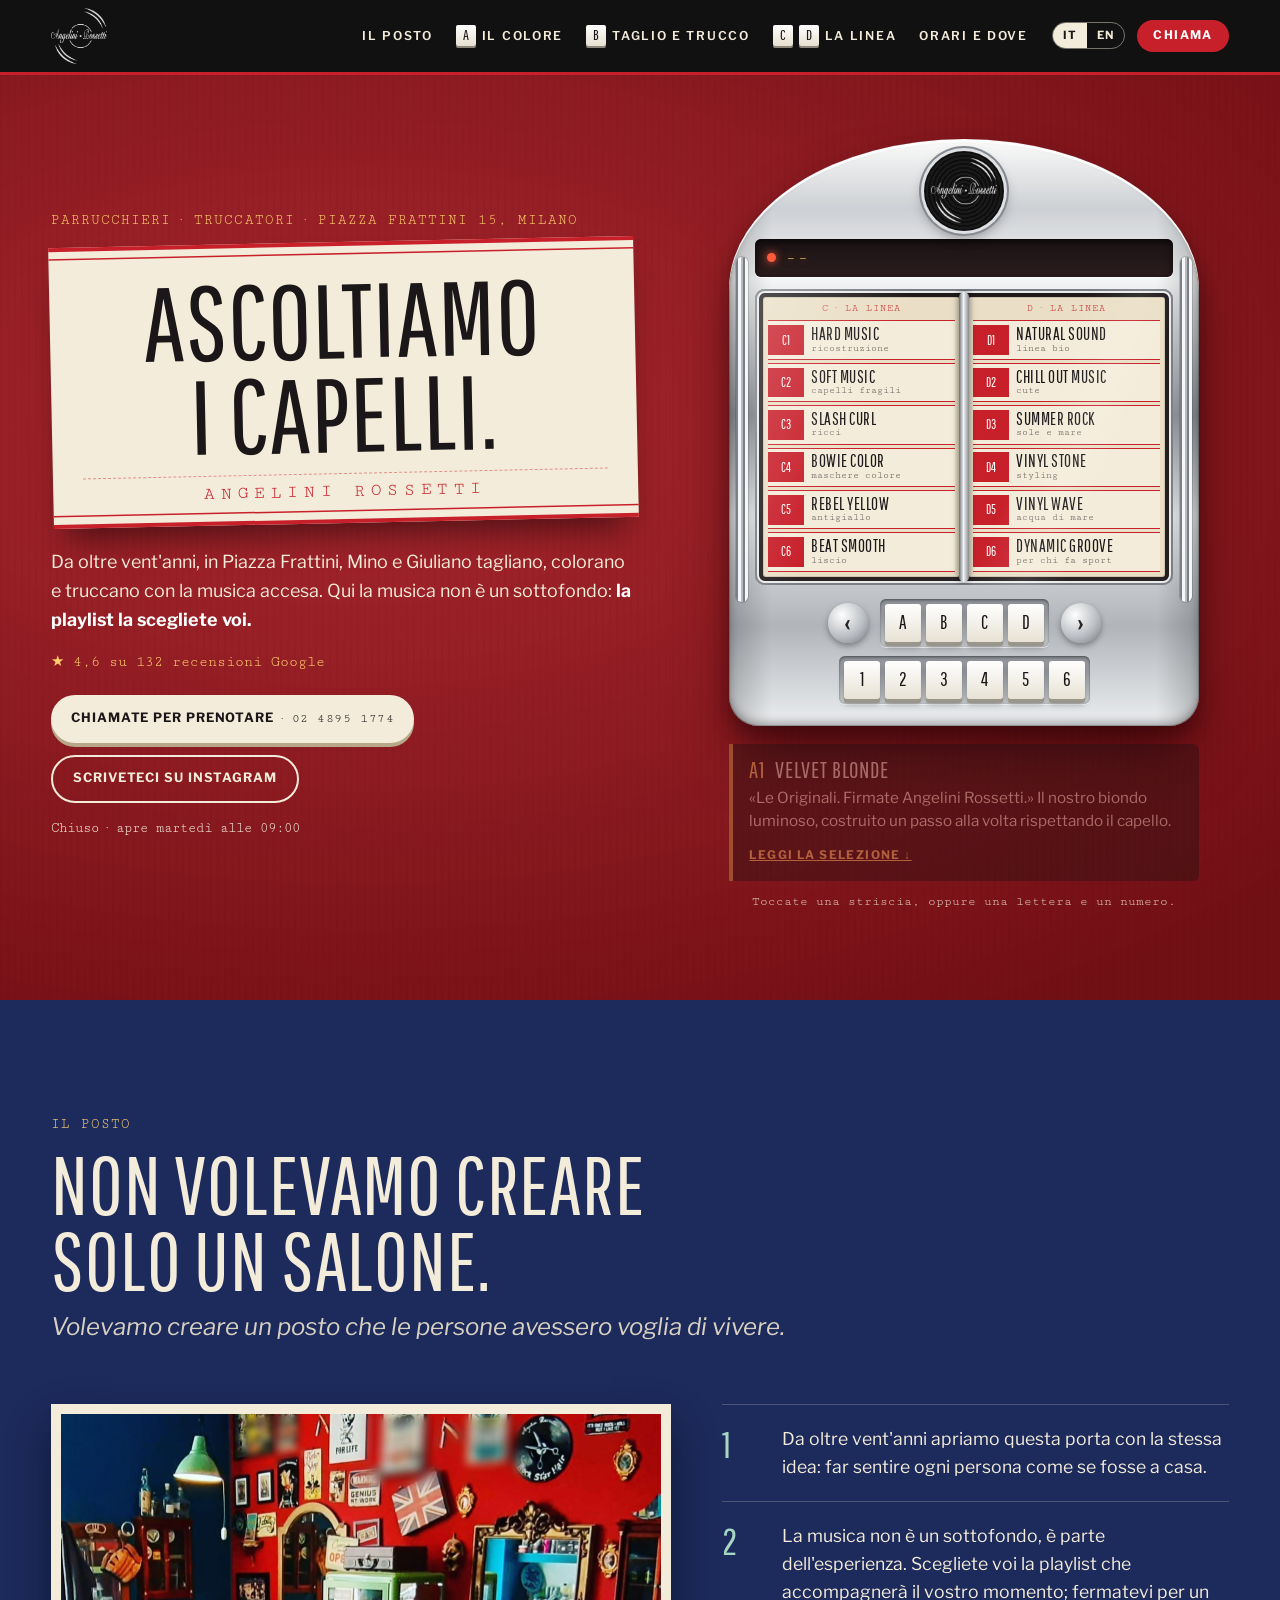
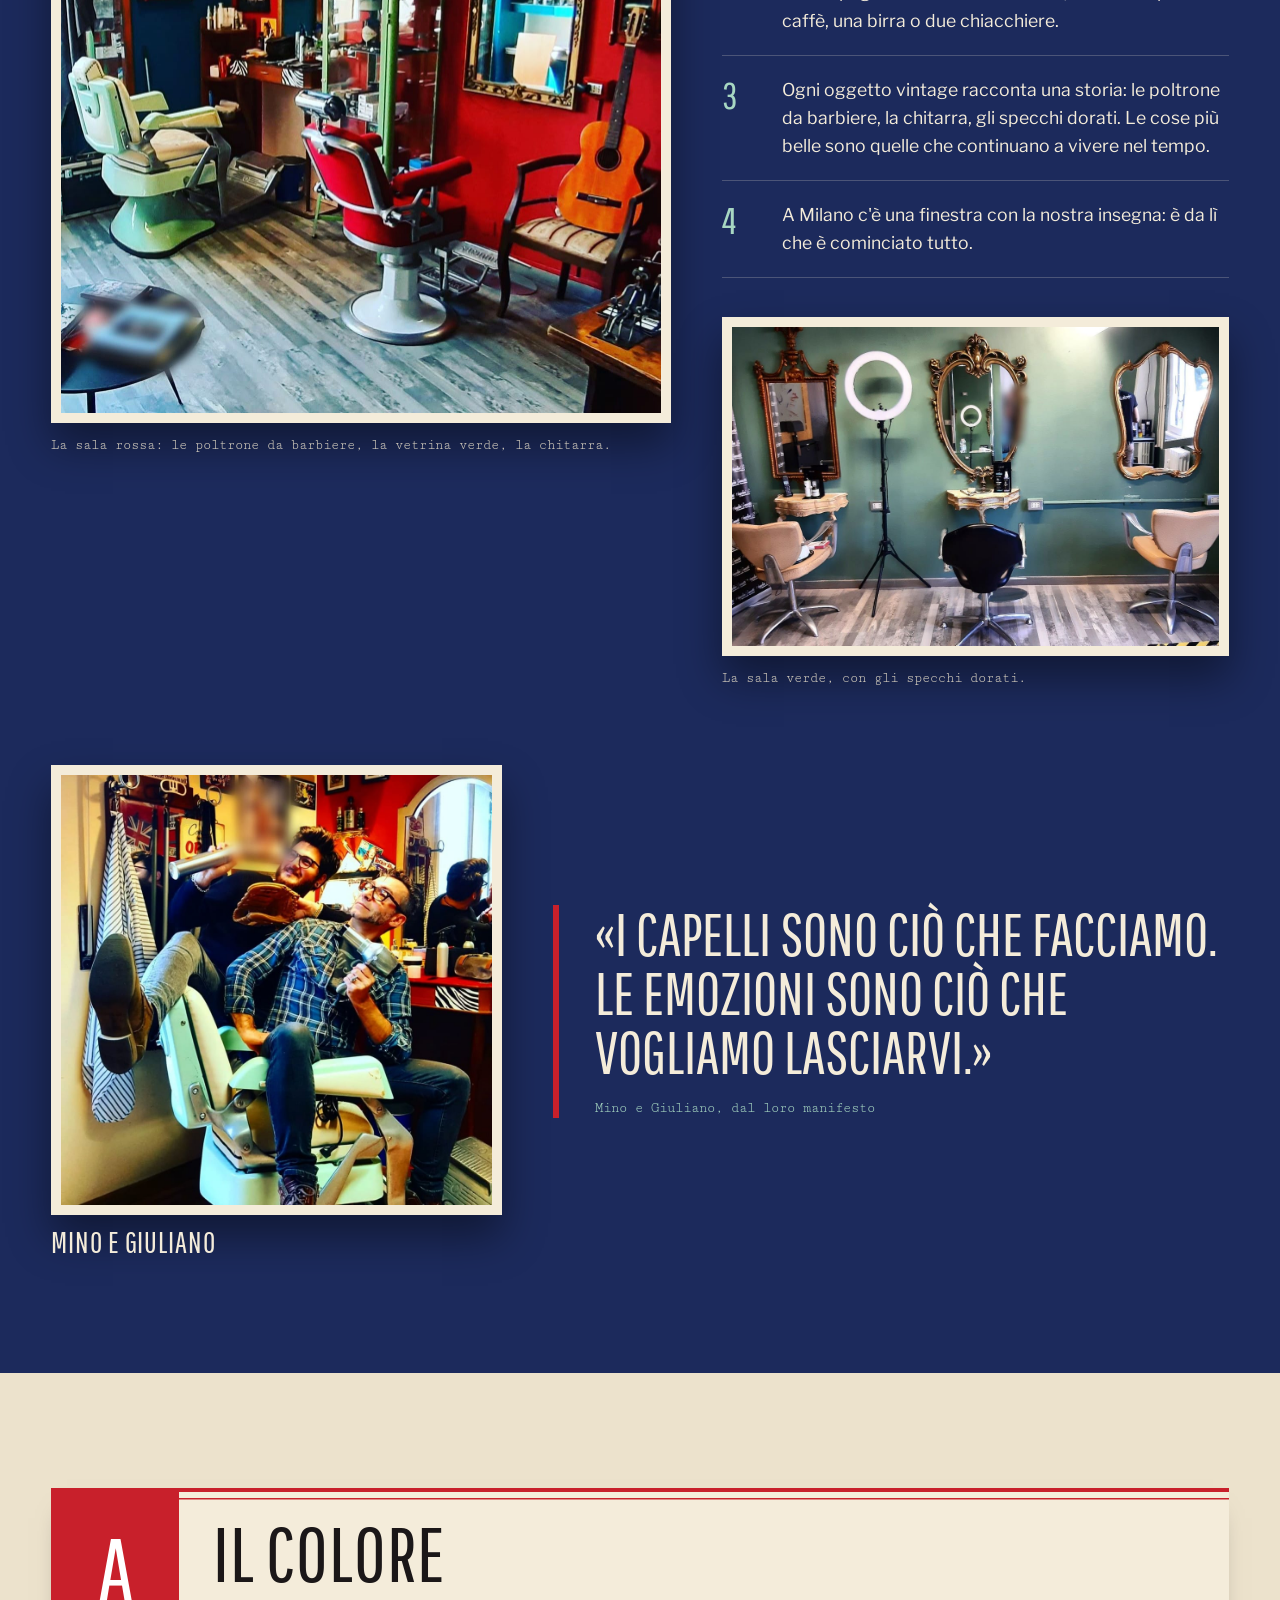
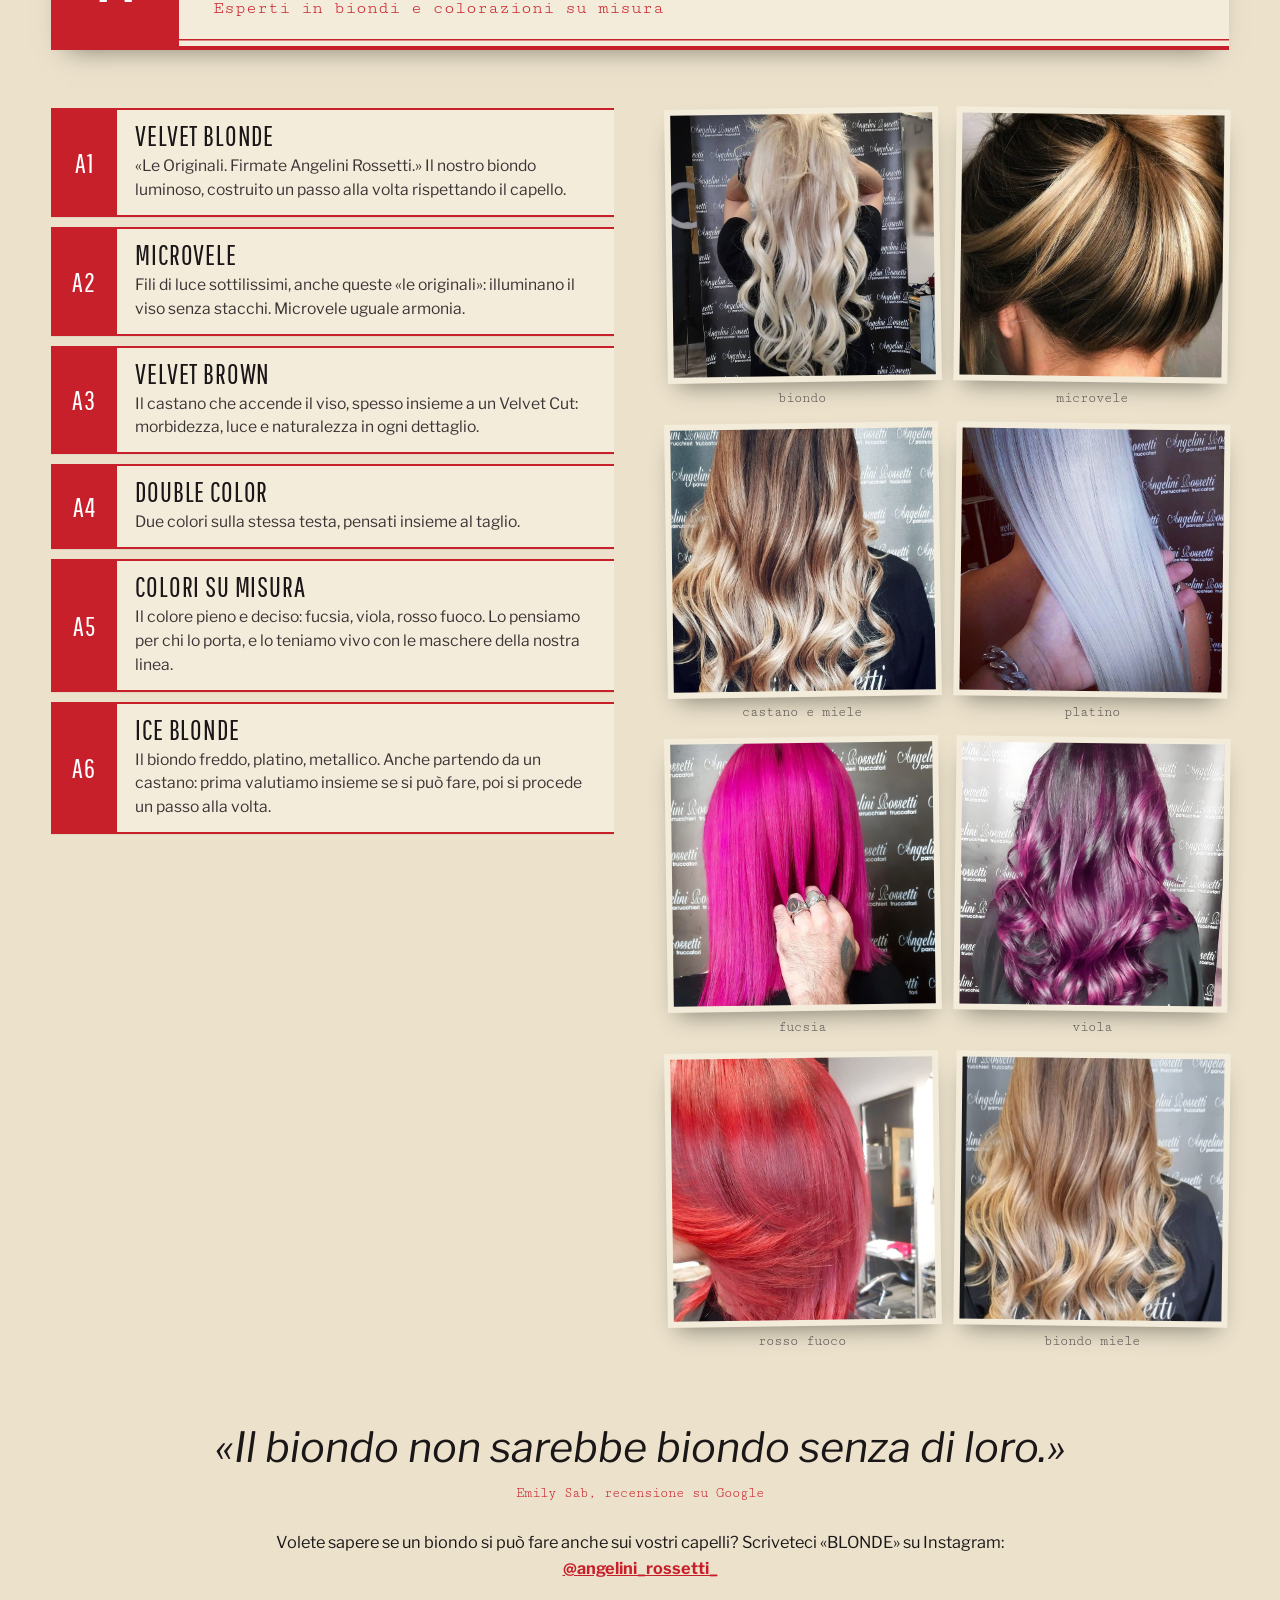
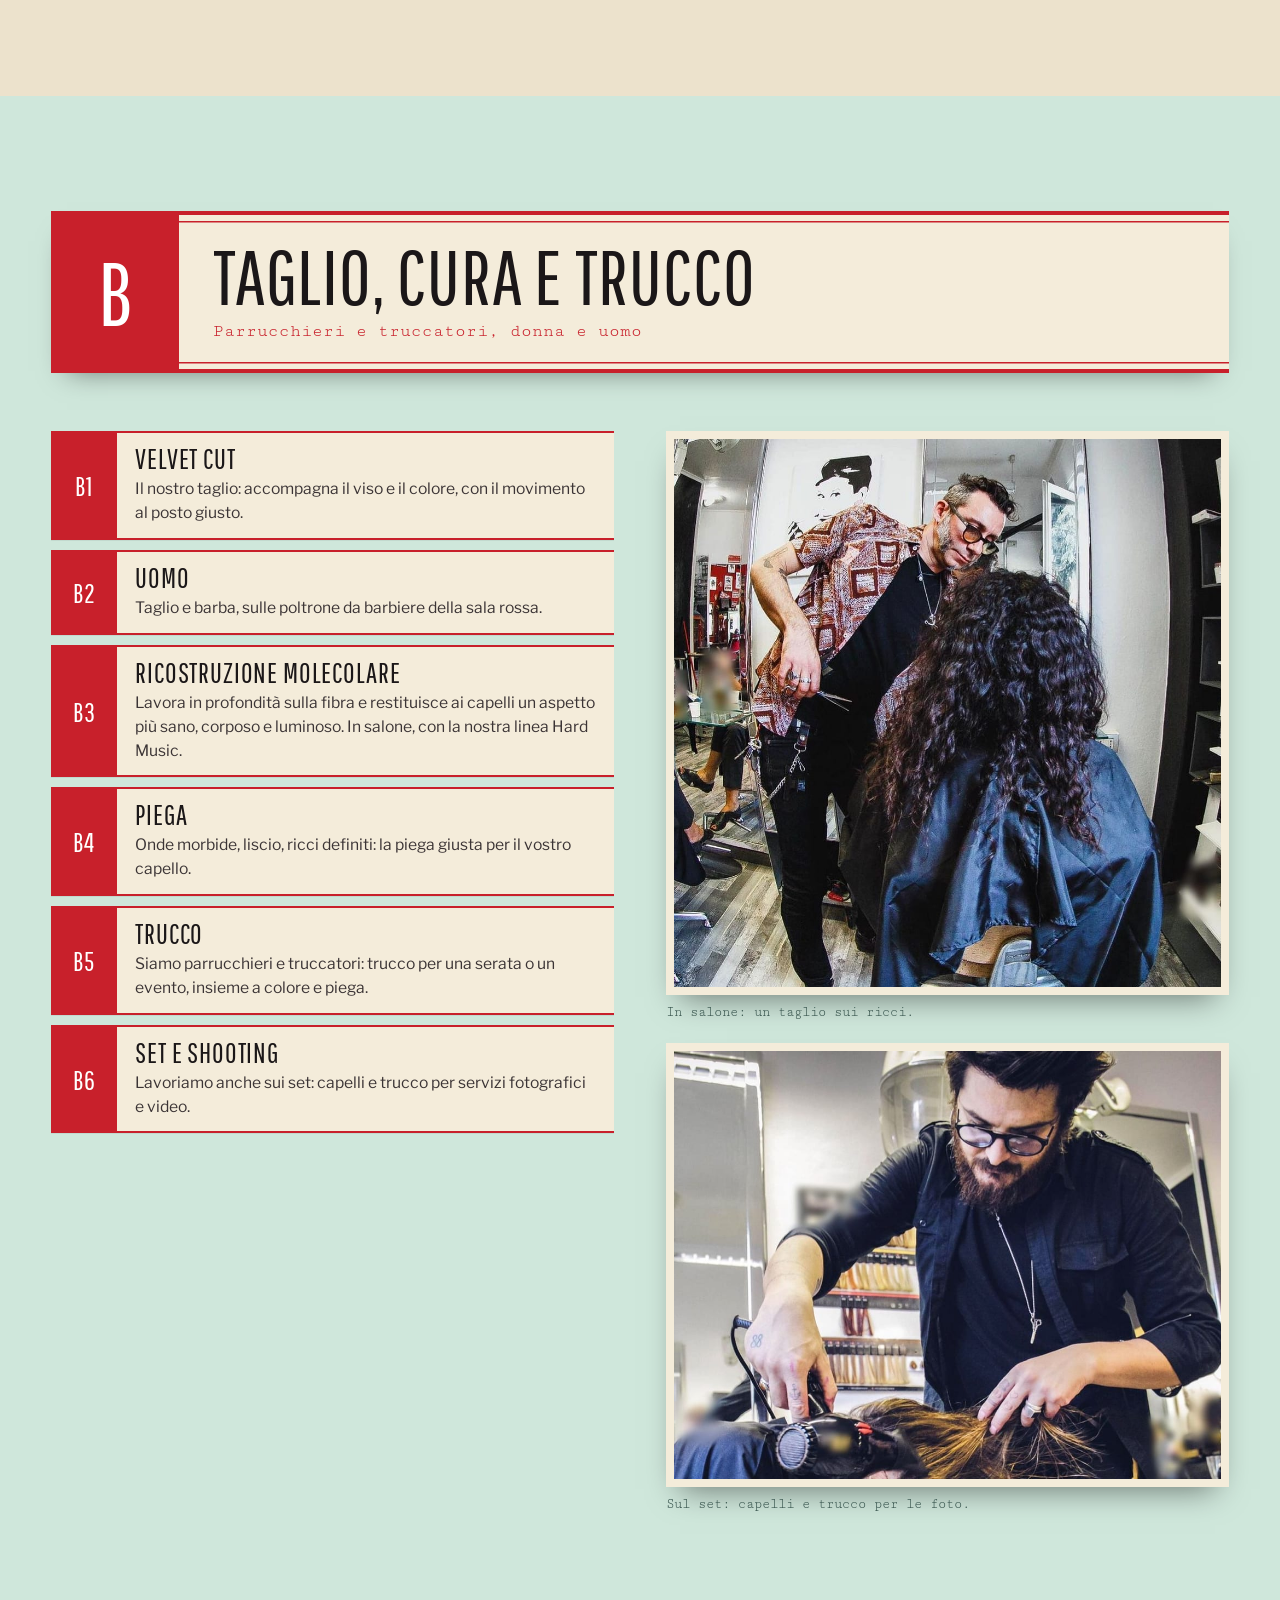
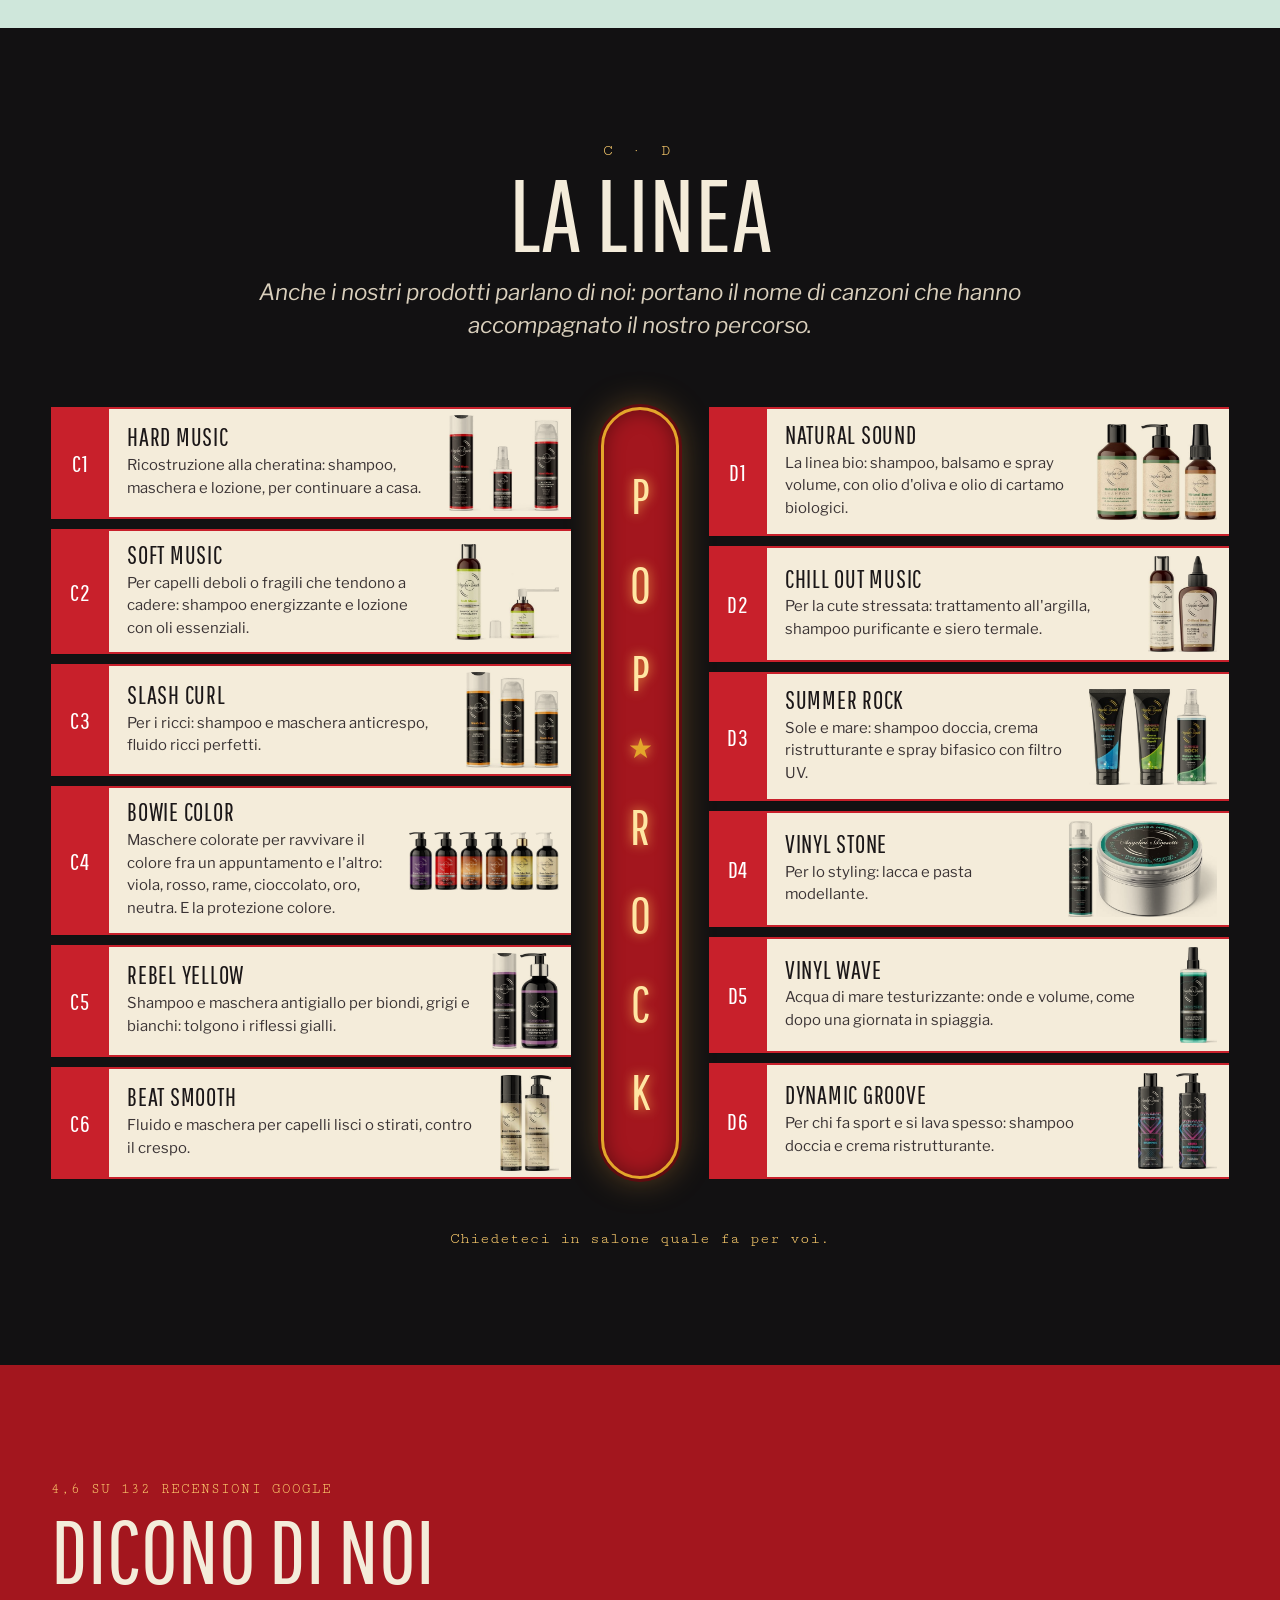
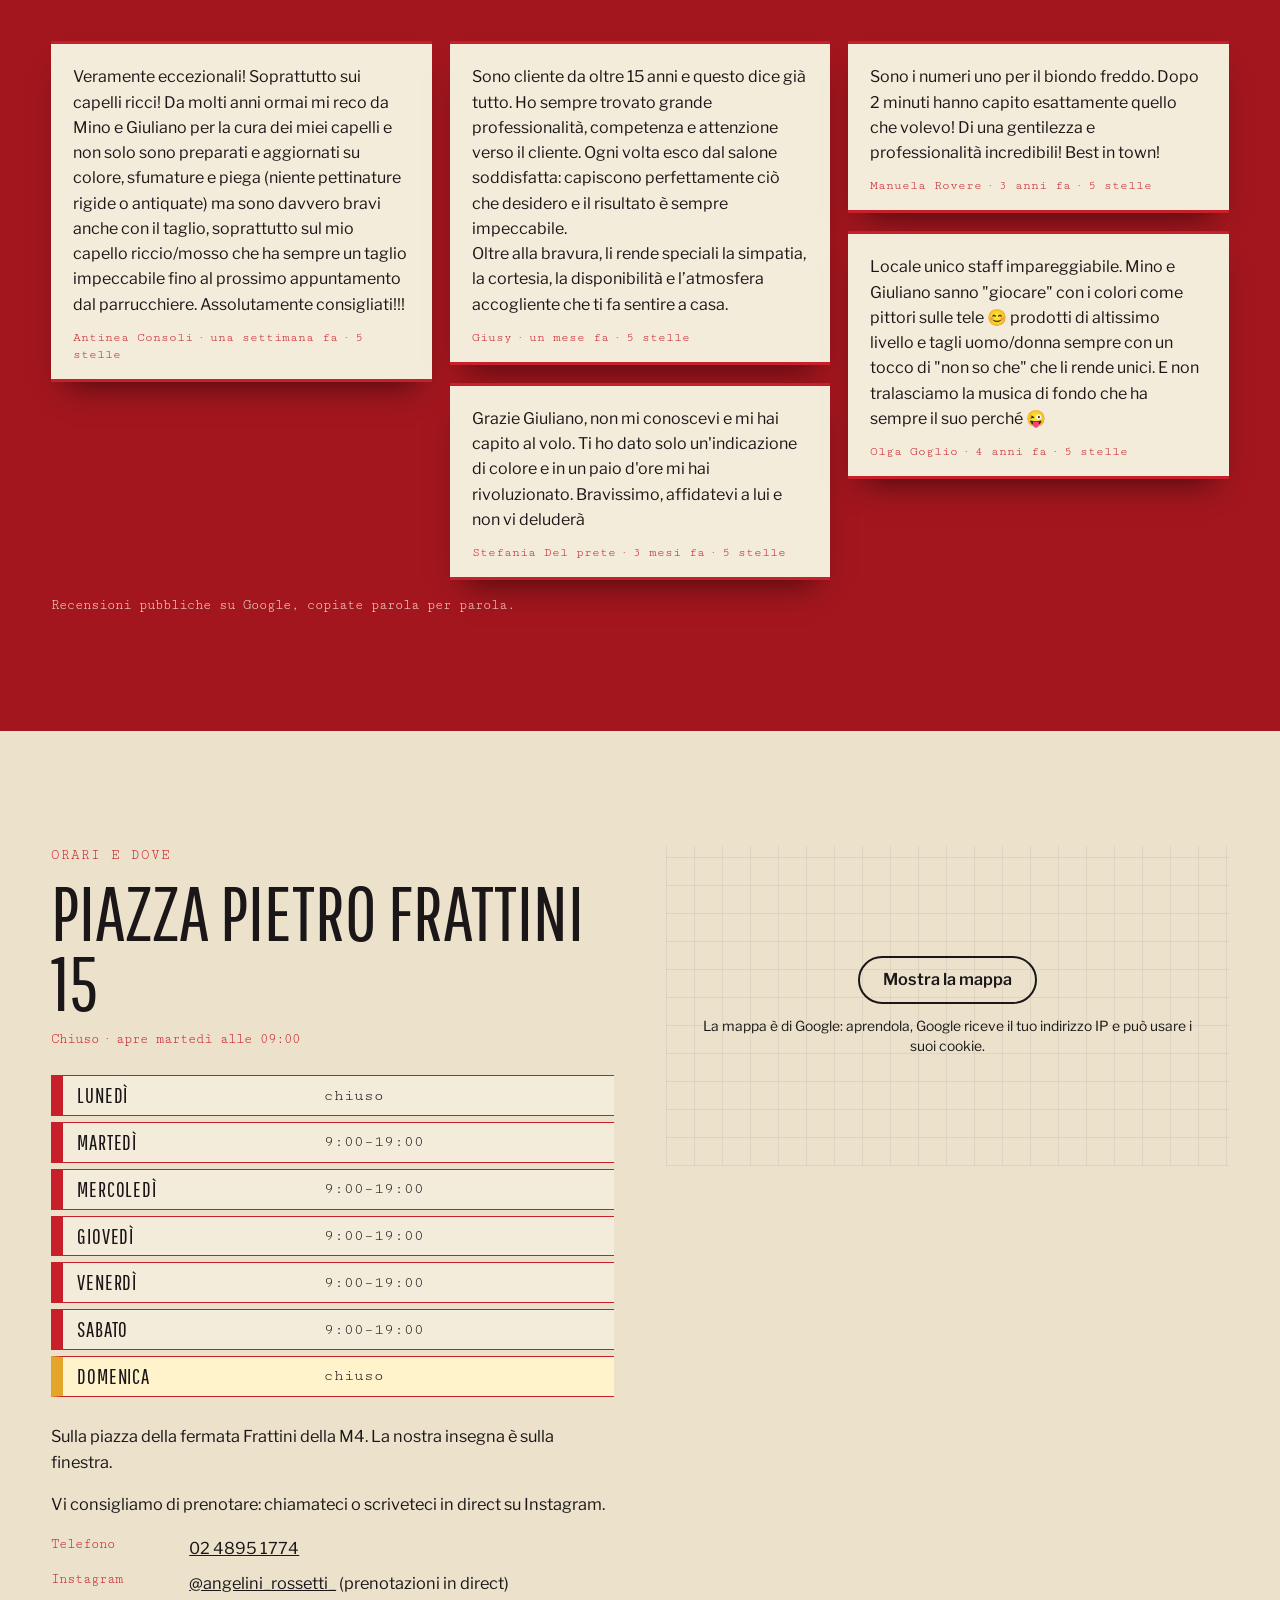
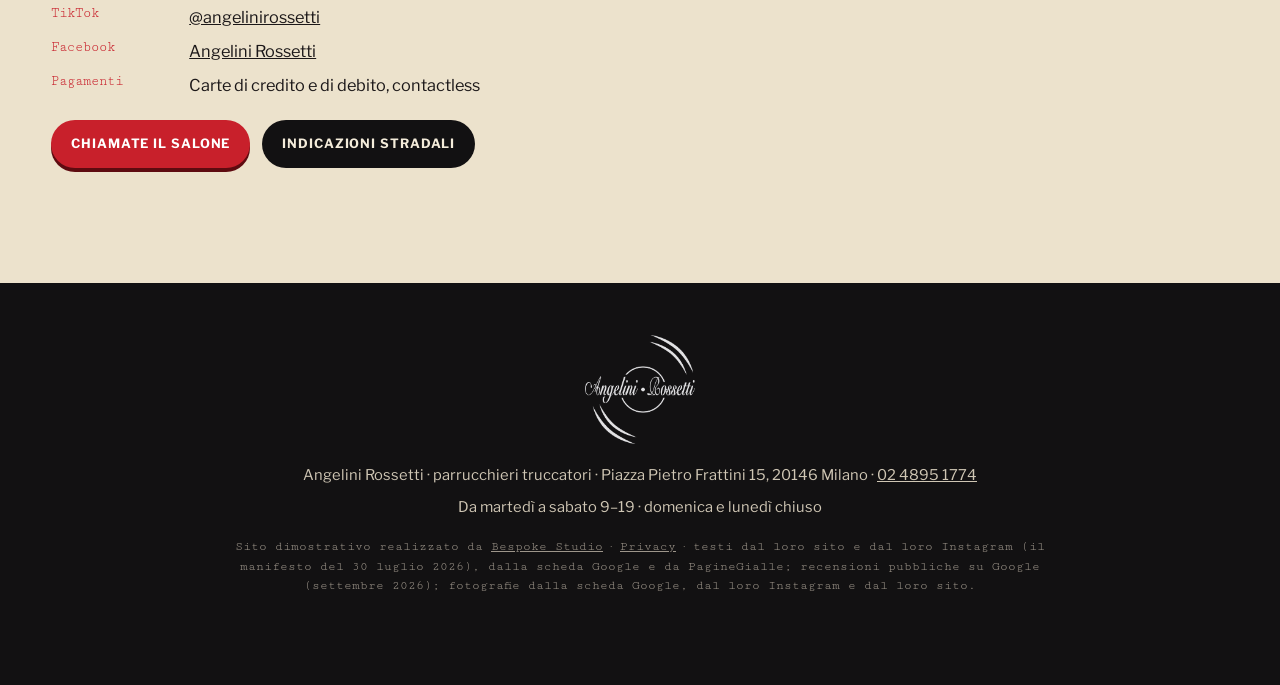
==== commit 281d88f8: "Privacy e pulizia: caratteri sul sito, mappa al clic, informativa, noindex - caratteri copiati nel s" ====
--- a/index.html
+++ b/index.html
@@ -3,6 +3,7 @@
 <head>
 <meta charset="utf-8">
 <meta name="viewport" content="width=device-width, initial-scale=1">
+<meta name="robots" content="noindex">
 <script>document.documentElement.classList.remove('no-js')</script>
 <title>Angelini Rossetti — parrucchieri e truccatori in Piazza Frattini 15, Milano</title>
 <meta name="description" content="Angelini Rossetti, parrucchieri e truccatori in Piazza Pietro Frattini 15 a Milano: biondi e colorazioni su misura (Velvet Blonde, Microvele), taglio donna e uomo, ricostruzione, trucco, e la loro linea di prodotti coi nomi del rock. Da martedì a sabato 9–19, 02 4895 1774.">
@@ -18,9 +19,7 @@
 <link rel="icon" href="img/favicon.svg" type="image/svg+xml">
 <link rel="icon" href="img/favicon-32.png" sizes="32x32" type="image/png">
 <link rel="apple-touch-icon" href="img/apple-touch-icon.png">
-<link rel="preconnect" href="https://fonts.googleapis.com">
-<link rel="preconnect" href="https://fonts.gstatic.com" crossorigin>
-<link href="https://fonts.googleapis.com/css2?family=Cutive+Mono&family=Libre+Franklin:ital,wght@0,400;0,500;0,600;0,700;0,800;1,400&family=Pathway+Gothic+One&display=swap" rel="stylesheet">
+<link rel="stylesheet" href="fonts/fonts.css?v=1">
 <link rel="stylesheet" href="css/styles.css?v=1">
 <script src="https://cdn.jsdelivr.net/npm/gsap@3.12.5/dist/gsap.min.js" defer></script>
 <script src="https://cdn.jsdelivr.net/npm/gsap@3.12.5/dist/ScrollTrigger.min.js" defer></script>
@@ -321,7 +320,7 @@
       </div>
     </div>
     <div class="mappa">
-      <iframe src="https://www.google.com/maps?q=Angelini+Rossetti,+Piazza+Pietro+Frattini+15,+20146+Milano&amp;z=16&amp;output=embed" title="Mappa: Angelini Rossetti, Piazza Pietro Frattini 15, Milano" data-i18n-title="o.mappa" loading="lazy" referrerpolicy="no-referrer-when-downgrade"></iframe>
+      <div class="mappa-clic" data-mappa-clic style="--mappa-h: 320px"><template><iframe src="https://www.google.com/maps?q=Angelini+Rossetti,+Piazza+Pietro+Frattini+15,+20146+Milano&amp;z=16&amp;output=embed" title="Mappa: Angelini Rossetti, Piazza Pietro Frattini 15, Milano" data-i18n-title="o.mappa" loading="lazy" referrerpolicy="no-referrer-when-downgrade"></iframe></template><div class="mappa-clic__velo"><a class="mappa-clic__btn" href="https://www.google.com/maps/search/?api=1&amp;query=Angelini+Rossetti+Piazza+Pietro+Frattini+15+Milano" target="_blank" rel="noopener">Mostra la mappa</a><p class="mappa-clic__nota">La mappa è di Google: aprendola, Google riceve il tuo indirizzo IP e può usare i suoi cookie.</p></div></div>
     </div>
   </section>
 
@@ -331,7 +330,7 @@
   <img class="piede__logo" src="img/logo-bianco.png" alt="" width="720" height="715">
   <p>Angelini Rossetti · <span data-i18n="z.cosa">parrucchieri truccatori</span> · Piazza Pietro Frattini 15, 20146 Milano · <a href="tel:+390248951774">02&nbsp;4895&nbsp;1774</a></p>
   <p data-i18n="z.orari">Da martedì a sabato 9–19 · domenica e lunedì chiuso</p>
-  <p class="piede__cred" data-i18n="z.cred">Sito dimostrativo realizzato da <a href="https://bespokestud.io" rel="noopener">Bespoke Studio</a> · testi dal loro sito e dal loro Instagram (il manifesto del 30 luglio 2026), dalla scheda Google e da PagineGialle; recensioni pubbliche su Google (settembre 2026); fotografie dalla scheda Google, dal loro Instagram e dal loro sito.</p>
+  <p class="piede__cred" data-i18n="z.cred">Sito dimostrativo realizzato da <a href="https://bespokestud.io" rel="noopener">Bespoke Studio</a> · <a href="privacy.html">Privacy</a> · testi dal loro sito e dal loro Instagram (il manifesto del 30 luglio 2026), dalla scheda Google e da PagineGialle; recensioni pubbliche su Google (settembre 2026); fotografie dalla scheda Google, dal loro Instagram e dal loro sito.</p>
 </footer>
 
 <nav id="actionBar" class="barra" aria-label="Azioni rapide" data-i18n-aria="x.nav">
@@ -346,5 +345,6 @@
   <img id="lightboxImg" src="" alt="">
 </div>
 
+<script src="js/mappa-clic.js?v=1" defer></script>
 </body>
 </html>
--- a/fonts/fonts.css
+++ b/fonts/fonts.css
@@ -0,0 +1,307 @@
+/* Caratteri ospitati sul sito: nessuna richiesta a Google Fonts o Fontshare (giro privacy 1/10/2026). Licenze in LICENSE.txt. */
+/* latin-ext */
+@font-face {
+  font-family: 'Cutive Mono';
+  font-style: normal;
+  font-weight: 400;
+  font-display: swap;
+  src: url(cutivemono-v23-m8JWjfRfY7WVjVi2E-K9H6RMTm663A.woff2) format('woff2');
+  unicode-range: U+0100-02BA, U+02BD-02C5, U+02C7-02CC, U+02CE-02D7, U+02DD-02FF, U+0304, U+0308, U+0329, U+1D00-1DBF, U+1E00-1E9F, U+1EF2-1EFF, U+2020, U+20A0-20AB, U+20AD-20C0, U+2113, U+2C60-2C7F, U+A720-A7FF;
+}
+/* latin */
+@font-face {
+  font-family: 'Cutive Mono';
+  font-style: normal;
+  font-weight: 400;
+  font-display: swap;
+  src: url(cutivemono-v23-m8JWjfRfY7WVjVi2E-K9H6RCTm4.woff2) format('woff2');
+  unicode-range: U+0000-00FF, U+0131, U+0152-0153, U+02BB-02BC, U+02C6, U+02DA, U+02DC, U+0304, U+0308, U+0329, U+2000-206F, U+20AC, U+2122, U+2191, U+2193, U+2212, U+2215, U+FEFF, U+FFFD;
+}
+/* cyrillic-ext */
+@font-face {
+  font-family: 'Libre Franklin';
+  font-style: italic;
+  font-weight: 400;
+  font-display: swap;
+  src: url(librefranklin-v20-jizMREVItHgc8qDIbSTKq4XkRiUawTk7f45UM9y05oZ8RODGR-Zn1g.woff2) format('woff2');
+  unicode-range: U+0460-052F, U+1C80-1C8A, U+20B4, U+2DE0-2DFF, U+A640-A69F, U+FE2E-FE2F;
+}
+/* cyrillic */
+@font-face {
+  font-family: 'Libre Franklin';
+  font-style: italic;
+  font-weight: 400;
+  font-display: swap;
+  src: url(librefranklin-v20-jizMREVItHgc8qDIbSTKq4XkRiUawTk7f45UM9y05oZ8RODPR-Zn1g.woff2) format('woff2');
+  unicode-range: U+0301, U+0400-045F, U+0490-0491, U+04B0-04B1, U+2116;
+}
+/* vietnamese */
+@font-face {
+  font-family: 'Libre Franklin';
+  font-style: italic;
+  font-weight: 400;
+  font-display: swap;
+  src: url(librefranklin-v20-jizMREVItHgc8qDIbSTKq4XkRiUawTk7f45UM9y05oZ8RODER-Zn1g.woff2) format('woff2');
+  unicode-range: U+0102-0103, U+0110-0111, U+0128-0129, U+0168-0169, U+01A0-01A1, U+01AF-01B0, U+0300-0301, U+0303-0304, U+0308-0309, U+0323, U+0329, U+1EA0-1EF9, U+20AB;
+}
+/* latin-ext */
+@font-face {
+  font-family: 'Libre Franklin';
+  font-style: italic;
+  font-weight: 400;
+  font-display: swap;
+  src: url(librefranklin-v20-jizMREVItHgc8qDIbSTKq4XkRiUawTk7f45UM9y05oZ8RODFR-Zn1g.woff2) format('woff2');
+  unicode-range: U+0100-02BA, U+02BD-02C5, U+02C7-02CC, U+02CE-02D7, U+02DD-02FF, U+0304, U+0308, U+0329, U+1D00-1DBF, U+1E00-1E9F, U+1EF2-1EFF, U+2020, U+20A0-20AB, U+20AD-20C0, U+2113, U+2C60-2C7F, U+A720-A7FF;
+}
+/* latin */
+@font-face {
+  font-family: 'Libre Franklin';
+  font-style: italic;
+  font-weight: 400;
+  font-display: swap;
+  src: url(librefranklin-v20-jizMREVItHgc8qDIbSTKq4XkRiUawTk7f45UM9y05oZ8RODLR-Y.woff2) format('woff2');
+  unicode-range: U+0000-00FF, U+0131, U+0152-0153, U+02BB-02BC, U+02C6, U+02DA, U+02DC, U+0304, U+0308, U+0329, U+2000-206F, U+20AC, U+2122, U+2191, U+2193, U+2212, U+2215, U+FEFF, U+FFFD;
+}
+/* cyrillic-ext */
+@font-face {
+  font-family: 'Libre Franklin';
+  font-style: normal;
+  font-weight: 400;
+  font-display: swap;
+  src: url(librefranklin-v20-jizDREVItHgc8qDIbSTKq4XkRiUS2zcLig.woff2) format('woff2');
+  unicode-range: U+0460-052F, U+1C80-1C8A, U+20B4, U+2DE0-2DFF, U+A640-A69F, U+FE2E-FE2F;
+}
+/* cyrillic */
+@font-face {
+  font-family: 'Libre Franklin';
+  font-style: normal;
+  font-weight: 400;
+  font-display: swap;
+  src: url(librefranklin-v20-jizDREVItHgc8qDIbSTKq4XkRiUb2zcLig.woff2) format('woff2');
+  unicode-range: U+0301, U+0400-045F, U+0490-0491, U+04B0-04B1, U+2116;
+}
+/* vietnamese */
+@font-face {
+  font-family: 'Libre Franklin';
+  font-style: normal;
+  font-weight: 400;
+  font-display: swap;
+  src: url(librefranklin-v20-jizDREVItHgc8qDIbSTKq4XkRiUQ2zcLig.woff2) format('woff2');
+  unicode-range: U+0102-0103, U+0110-0111, U+0128-0129, U+0168-0169, U+01A0-01A1, U+01AF-01B0, U+0300-0301, U+0303-0304, U+0308-0309, U+0323, U+0329, U+1EA0-1EF9, U+20AB;
+}
+/* latin-ext */
+@font-face {
+  font-family: 'Libre Franklin';
+  font-style: normal;
+  font-weight: 400;
+  font-display: swap;
+  src: url(librefranklin-v20-jizDREVItHgc8qDIbSTKq4XkRiUR2zcLig.woff2) format('woff2');
+  unicode-range: U+0100-02BA, U+02BD-02C5, U+02C7-02CC, U+02CE-02D7, U+02DD-02FF, U+0304, U+0308, U+0329, U+1D00-1DBF, U+1E00-1E9F, U+1EF2-1EFF, U+2020, U+20A0-20AB, U+20AD-20C0, U+2113, U+2C60-2C7F, U+A720-A7FF;
+}
+/* latin */
+@font-face {
+  font-family: 'Libre Franklin';
+  font-style: normal;
+  font-weight: 400;
+  font-display: swap;
+  src: url(librefranklin-v20-jizDREVItHgc8qDIbSTKq4XkRiUf2zc.woff2) format('woff2');
+  unicode-range: U+0000-00FF, U+0131, U+0152-0153, U+02BB-02BC, U+02C6, U+02DA, U+02DC, U+0304, U+0308, U+0329, U+2000-206F, U+20AC, U+2122, U+2191, U+2193, U+2212, U+2215, U+FEFF, U+FFFD;
+}
+/* cyrillic-ext */
+@font-face {
+  font-family: 'Libre Franklin';
+  font-style: normal;
+  font-weight: 500;
+  font-display: swap;
+  src: url(librefranklin-v20-jizDREVItHgc8qDIbSTKq4XkRiUS2zcLig.woff2) format('woff2');
+  unicode-range: U+0460-052F, U+1C80-1C8A, U+20B4, U+2DE0-2DFF, U+A640-A69F, U+FE2E-FE2F;
+}
+/* cyrillic */
+@font-face {
+  font-family: 'Libre Franklin';
+  font-style: normal;
+  font-weight: 500;
+  font-display: swap;
+  src: url(librefranklin-v20-jizDREVItHgc8qDIbSTKq4XkRiUb2zcLig.woff2) format('woff2');
+  unicode-range: U+0301, U+0400-045F, U+0490-0491, U+04B0-04B1, U+2116;
+}
+/* vietnamese */
+@font-face {
+  font-family: 'Libre Franklin';
+  font-style: normal;
+  font-weight: 500;
+  font-display: swap;
+  src: url(librefranklin-v20-jizDREVItHgc8qDIbSTKq4XkRiUQ2zcLig.woff2) format('woff2');
+  unicode-range: U+0102-0103, U+0110-0111, U+0128-0129, U+0168-0169, U+01A0-01A1, U+01AF-01B0, U+0300-0301, U+0303-0304, U+0308-0309, U+0323, U+0329, U+1EA0-1EF9, U+20AB;
+}
+/* latin-ext */
+@font-face {
+  font-family: 'Libre Franklin';
+  font-style: normal;
+  font-weight: 500;
+  font-display: swap;
+  src: url(librefranklin-v20-jizDREVItHgc8qDIbSTKq4XkRiUR2zcLig.woff2) format('woff2');
+  unicode-range: U+0100-02BA, U+02BD-02C5, U+02C7-02CC, U+02CE-02D7, U+02DD-02FF, U+0304, U+0308, U+0329, U+1D00-1DBF, U+1E00-1E9F, U+1EF2-1EFF, U+2020, U+20A0-20AB, U+20AD-20C0, U+2113, U+2C60-2C7F, U+A720-A7FF;
+}
+/* latin */
+@font-face {
+  font-family: 'Libre Franklin';
+  font-style: normal;
+  font-weight: 500;
+  font-display: swap;
+  src: url(librefranklin-v20-jizDREVItHgc8qDIbSTKq4XkRiUf2zc.woff2) format('woff2');
+  unicode-range: U+0000-00FF, U+0131, U+0152-0153, U+02BB-02BC, U+02C6, U+02DA, U+02DC, U+0304, U+0308, U+0329, U+2000-206F, U+20AC, U+2122, U+2191, U+2193, U+2212, U+2215, U+FEFF, U+FFFD;
+}
+/* cyrillic-ext */
+@font-face {
+  font-family: 'Libre Franklin';
+  font-style: normal;
+  font-weight: 600;
+  font-display: swap;
+  src: url(librefranklin-v20-jizDREVItHgc8qDIbSTKq4XkRiUS2zcLig.woff2) format('woff2');
+  unicode-range: U+0460-052F, U+1C80-1C8A, U+20B4, U+2DE0-2DFF, U+A640-A69F, U+FE2E-FE2F;
+}
+/* cyrillic */
+@font-face {
+  font-family: 'Libre Franklin';
+  font-style: normal;
+  font-weight: 600;
+  font-display: swap;
+  src: url(librefranklin-v20-jizDREVItHgc8qDIbSTKq4XkRiUb2zcLig.woff2) format('woff2');
+  unicode-range: U+0301, U+0400-045F, U+0490-0491, U+04B0-04B1, U+2116;
+}
+/* vietnamese */
+@font-face {
+  font-family: 'Libre Franklin';
+  font-style: normal;
+  font-weight: 600;
+  font-display: swap;
+  src: url(librefranklin-v20-jizDREVItHgc8qDIbSTKq4XkRiUQ2zcLig.woff2) format('woff2');
+  unicode-range: U+0102-0103, U+0110-0111, U+0128-0129, U+0168-0169, U+01A0-01A1, U+01AF-01B0, U+0300-0301, U+0303-0304, U+0308-0309, U+0323, U+0329, U+1EA0-1EF9, U+20AB;
+}
+/* latin-ext */
+@font-face {
+  font-family: 'Libre Franklin';
+  font-style: normal;
+  font-weight: 600;
+  font-display: swap;
+  src: url(librefranklin-v20-jizDREVItHgc8qDIbSTKq4XkRiUR2zcLig.woff2) format('woff2');
+  unicode-range: U+0100-02BA, U+02BD-02C5, U+02C7-02CC, U+02CE-02D7, U+02DD-02FF, U+0304, U+0308, U+0329, U+1D00-1DBF, U+1E00-1E9F, U+1EF2-1EFF, U+2020, U+20A0-20AB, U+20AD-20C0, U+2113, U+2C60-2C7F, U+A720-A7FF;
+}
+/* latin */
+@font-face {
+  font-family: 'Libre Franklin';
+  font-style: normal;
+  font-weight: 600;
+  font-display: swap;
+  src: url(librefranklin-v20-jizDREVItHgc8qDIbSTKq4XkRiUf2zc.woff2) format('woff2');
+  unicode-range: U+0000-00FF, U+0131, U+0152-0153, U+02BB-02BC, U+02C6, U+02DA, U+02DC, U+0304, U+0308, U+0329, U+2000-206F, U+20AC, U+2122, U+2191, U+2193, U+2212, U+2215, U+FEFF, U+FFFD;
+}
+/* cyrillic-ext */
+@font-face {
+  font-family: 'Libre Franklin';
+  font-style: normal;
+  font-weight: 700;
+  font-display: swap;
+  src: url(librefranklin-v20-jizDREVItHgc8qDIbSTKq4XkRiUS2zcLig.woff2) format('woff2');
+  unicode-range: U+0460-052F, U+1C80-1C8A, U+20B4, U+2DE0-2DFF, U+A640-A69F, U+FE2E-FE2F;
+}
+/* cyrillic */
+@font-face {
+  font-family: 'Libre Franklin';
+  font-style: normal;
+  font-weight: 700;
+  font-display: swap;
+  src: url(librefranklin-v20-jizDREVItHgc8qDIbSTKq4XkRiUb2zcLig.woff2) format('woff2');
+  unicode-range: U+0301, U+0400-045F, U+0490-0491, U+04B0-04B1, U+2116;
+}
+/* vietnamese */
+@font-face {
+  font-family: 'Libre Franklin';
+  font-style: normal;
+  font-weight: 700;
+  font-display: swap;
+  src: url(librefranklin-v20-jizDREVItHgc8qDIbSTKq4XkRiUQ2zcLig.woff2) format('woff2');
+  unicode-range: U+0102-0103, U+0110-0111, U+0128-0129, U+0168-0169, U+01A0-01A1, U+01AF-01B0, U+0300-0301, U+0303-0304, U+0308-0309, U+0323, U+0329, U+1EA0-1EF9, U+20AB;
+}
+/* latin-ext */
+@font-face {
+  font-family: 'Libre Franklin';
+  font-style: normal;
+  font-weight: 700;
+  font-display: swap;
+  src: url(librefranklin-v20-jizDREVItHgc8qDIbSTKq4XkRiUR2zcLig.woff2) format('woff2');
+  unicode-range: U+0100-02BA, U+02BD-02C5, U+02C7-02CC, U+02CE-02D7, U+02DD-02FF, U+0304, U+0308, U+0329, U+1D00-1DBF, U+1E00-1E9F, U+1EF2-1EFF, U+2020, U+20A0-20AB, U+20AD-20C0, U+2113, U+2C60-2C7F, U+A720-A7FF;
+}
+/* latin */
+@font-face {
+  font-family: 'Libre Franklin';
+  font-style: normal;
+  font-weight: 700;
+  font-display: swap;
+  src: url(librefranklin-v20-jizDREVItHgc8qDIbSTKq4XkRiUf2zc.woff2) format('woff2');
+  unicode-range: U+0000-00FF, U+0131, U+0152-0153, U+02BB-02BC, U+02C6, U+02DA, U+02DC, U+0304, U+0308, U+0329, U+2000-206F, U+20AC, U+2122, U+2191, U+2193, U+2212, U+2215, U+FEFF, U+FFFD;
+}
+/* cyrillic-ext */
+@font-face {
+  font-family: 'Libre Franklin';
+  font-style: normal;
+  font-weight: 800;
+  font-display: swap;
+  src: url(librefranklin-v20-jizDREVItHgc8qDIbSTKq4XkRiUS2zcLig.woff2) format('woff2');
+  unicode-range: U+0460-052F, U+1C80-1C8A, U+20B4, U+2DE0-2DFF, U+A640-A69F, U+FE2E-FE2F;
+}
+/* cyrillic */
+@font-face {
+  font-family: 'Libre Franklin';
+  font-style: normal;
+  font-weight: 800;
+  font-display: swap;
+  src: url(librefranklin-v20-jizDREVItHgc8qDIbSTKq4XkRiUb2zcLig.woff2) format('woff2');
+  unicode-range: U+0301, U+0400-045F, U+0490-0491, U+04B0-04B1, U+2116;
+}
+/* vietnamese */
+@font-face {
+  font-family: 'Libre Franklin';
+  font-style: normal;
+  font-weight: 800;
+  font-display: swap;
+  src: url(librefranklin-v20-jizDREVItHgc8qDIbSTKq4XkRiUQ2zcLig.woff2) format('woff2');
+  unicode-range: U+0102-0103, U+0110-0111, U+0128-0129, U+0168-0169, U+01A0-01A1, U+01AF-01B0, U+0300-0301, U+0303-0304, U+0308-0309, U+0323, U+0329, U+1EA0-1EF9, U+20AB;
+}
+/* latin-ext */
+@font-face {
+  font-family: 'Libre Franklin';
+  font-style: normal;
+  font-weight: 800;
+  font-display: swap;
+  src: url(librefranklin-v20-jizDREVItHgc8qDIbSTKq4XkRiUR2zcLig.woff2) format('woff2');
+  unicode-range: U+0100-02BA, U+02BD-02C5, U+02C7-02CC, U+02CE-02D7, U+02DD-02FF, U+0304, U+0308, U+0329, U+1D00-1DBF, U+1E00-1E9F, U+1EF2-1EFF, U+2020, U+20A0-20AB, U+20AD-20C0, U+2113, U+2C60-2C7F, U+A720-A7FF;
+}
+/* latin */
+@font-face {
+  font-family: 'Libre Franklin';
+  font-style: normal;
+  font-weight: 800;
+  font-display: swap;
+  src: url(librefranklin-v20-jizDREVItHgc8qDIbSTKq4XkRiUf2zc.woff2) format('woff2');
+  unicode-range: U+0000-00FF, U+0131, U+0152-0153, U+02BB-02BC, U+02C6, U+02DA, U+02DC, U+0304, U+0308, U+0329, U+2000-206F, U+20AC, U+2122, U+2191, U+2193, U+2212, U+2215, U+FEFF, U+FFFD;
+}
+/* latin-ext */
+@font-face {
+  font-family: 'Pathway Gothic One';
+  font-style: normal;
+  font-weight: 400;
+  font-display: swap;
+  src: url(pathwaygothicone-v16-MwQrbgD32-KAvjkYGNUUxAtW7pEBwx-tRVZfX80.woff2) format('woff2');
+  unicode-range: U+0100-02BA, U+02BD-02C5, U+02C7-02CC, U+02CE-02D7, U+02DD-02FF, U+0304, U+0308, U+0329, U+1D00-1DBF, U+1E00-1E9F, U+1EF2-1EFF, U+2020, U+20A0-20AB, U+20AD-20C0, U+2113, U+2C60-2C7F, U+A720-A7FF;
+}
+/* latin */
+@font-face {
+  font-family: 'Pathway Gothic One';
+  font-style: normal;
+  font-weight: 400;
+  font-display: swap;
+  src: url(pathwaygothicone-v16-MwQrbgD32-KAvjkYGNUUxAtW7pEBwx-tS1Zf.woff2) format('woff2');
+  unicode-range: U+0000-00FF, U+0131, U+0152-0153, U+02BB-02BC, U+02C6, U+02DA, U+02DC, U+0304, U+0308, U+0329, U+2000-206F, U+20AC, U+2122, U+2191, U+2193, U+2212, U+2215, U+FEFF, U+FFFD;
+}
--- a/css/styles.css
+++ b/css/styles.css
@@ -326,3 +326,12 @@
   .intro__logo { animation: none; }
   .striscia, .tasto, .sel { transition: none; }
 }
+
+/*MAPPACLIC*/
+/* la mappa Google si carica solo al clic (giro privacy 1/10/2026) */
+.mappa-clic { display: flex; align-items: center; justify-content: center; width: 100%; height: 100%; min-height: var(--mappa-h, 320px); box-sizing: border-box; padding: 24px; text-align: center; background: repeating-linear-gradient(0deg, rgba(127, 127, 127, 0.14) 0 1px, transparent 1px 28px), repeating-linear-gradient(90deg, rgba(127, 127, 127, 0.14) 0 1px, transparent 1px 28px); }
+.mappa-clic__velo { display: flex; flex-direction: column; align-items: center; gap: 12px; max-width: 32em; }
+.mappa-clic__btn { display: inline-block; padding: 0.75em 1.4em; border: 2px solid currentColor; border-radius: 999px; color: inherit; font: inherit; font-weight: 600; line-height: 1.2; text-decoration: none; background: transparent; cursor: pointer; }
+.mappa-clic__btn:hover, .mappa-clic__btn:focus-visible { text-decoration: underline; }
+.mappa-clic__nota { margin: 0; font-size: 0.85em; line-height: 1.45; }
+/*/MAPPACLIC*/
